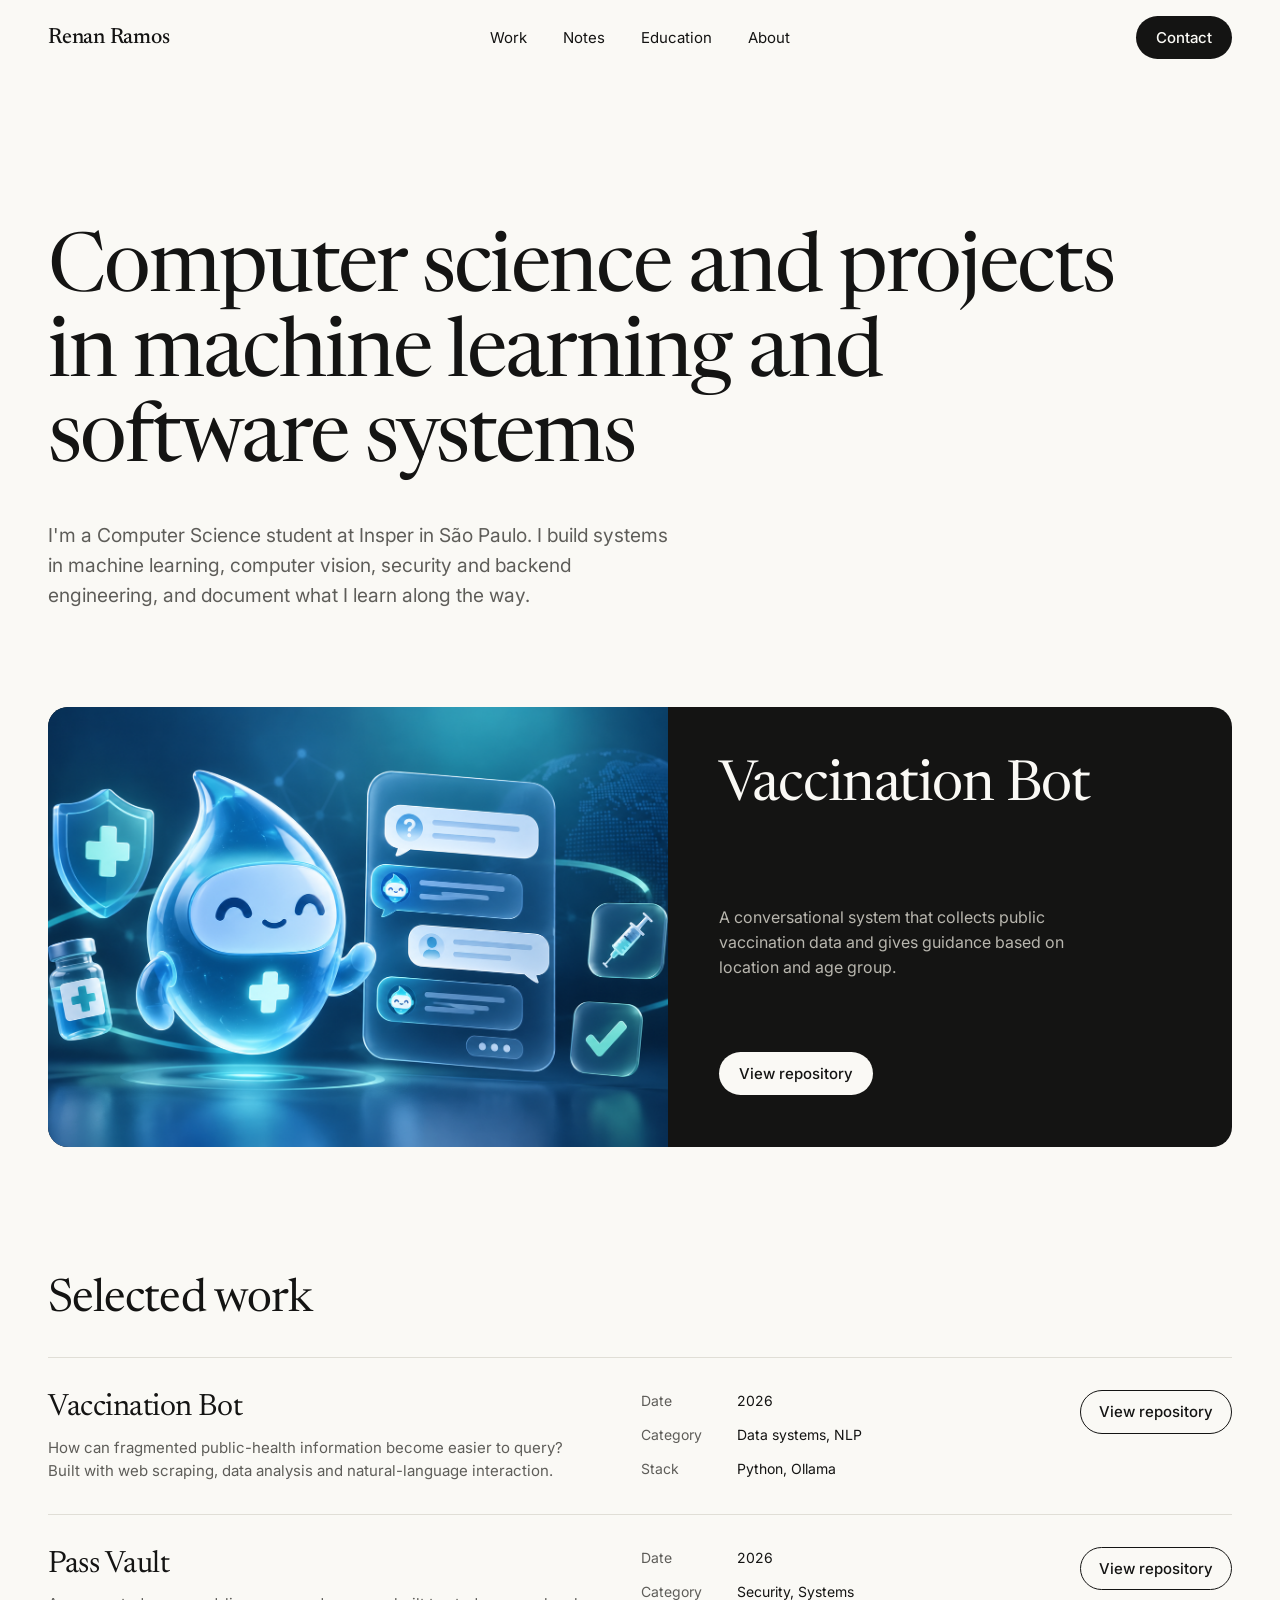
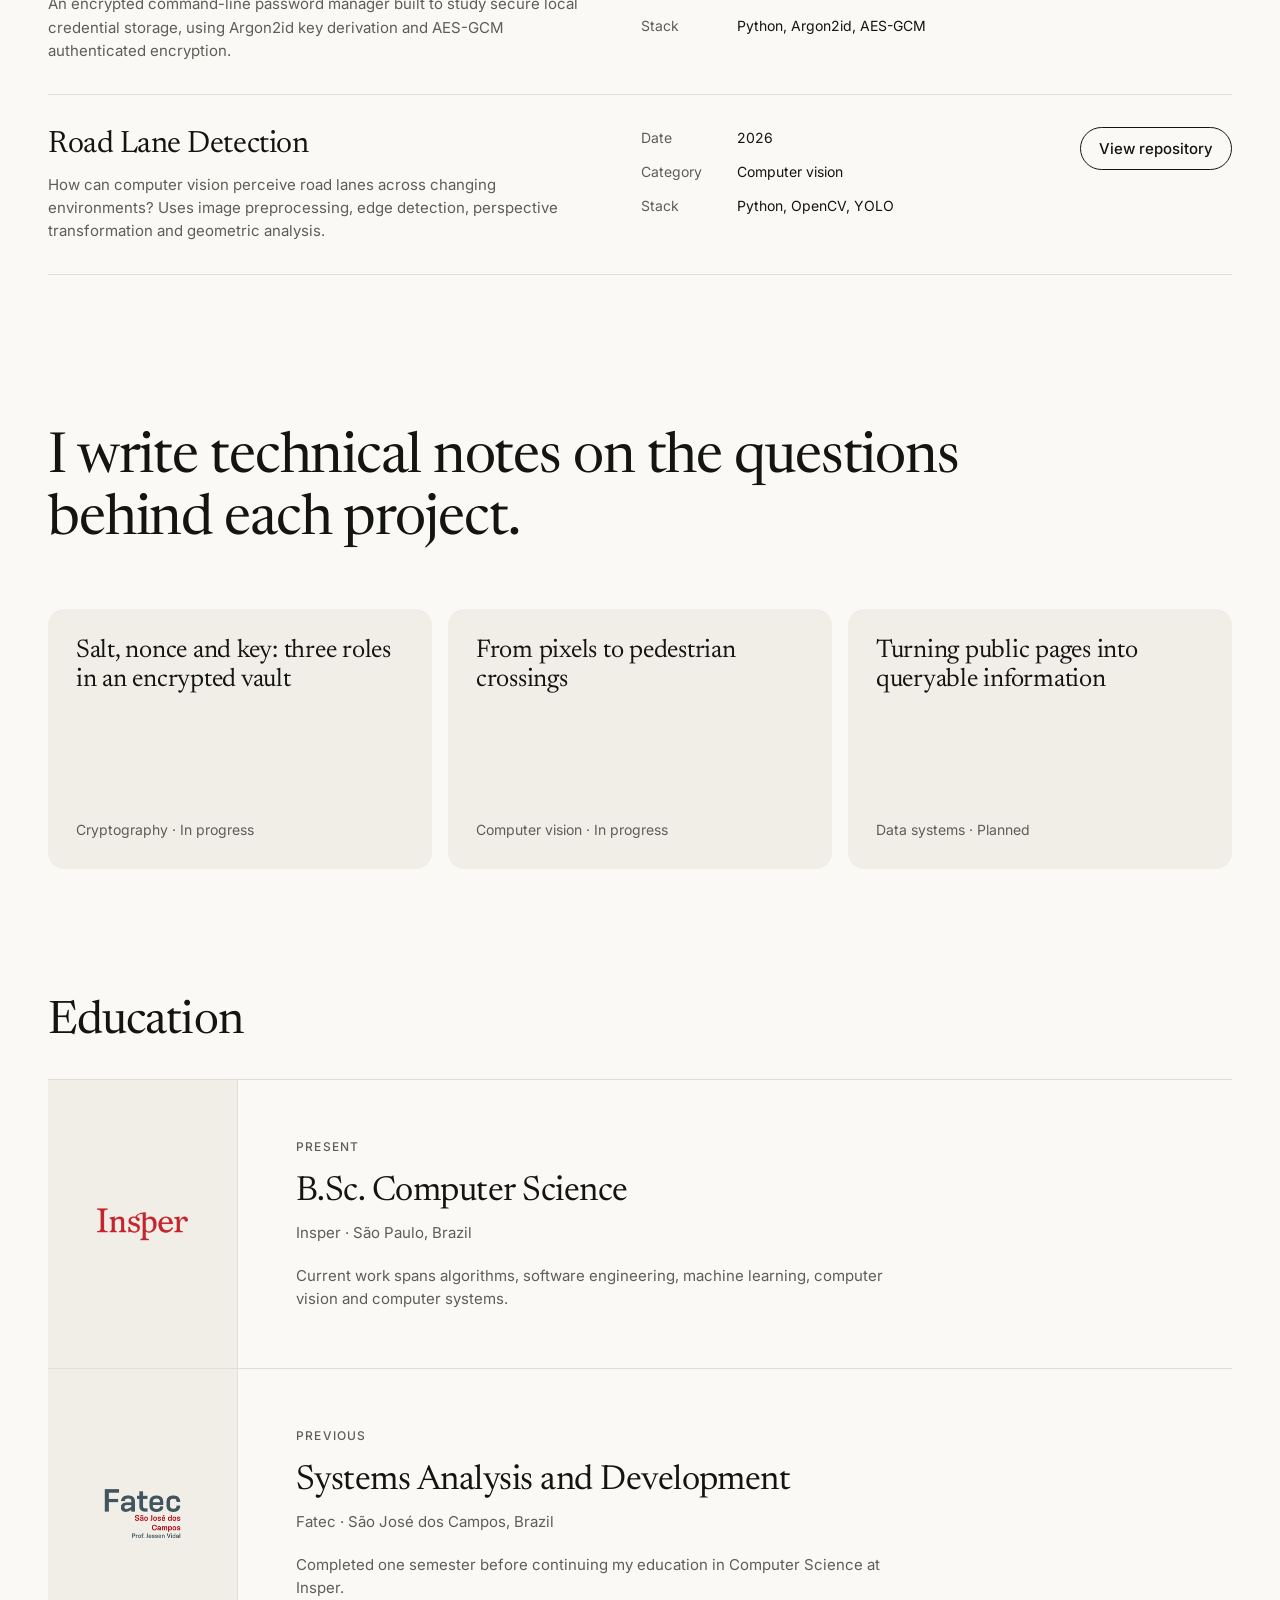
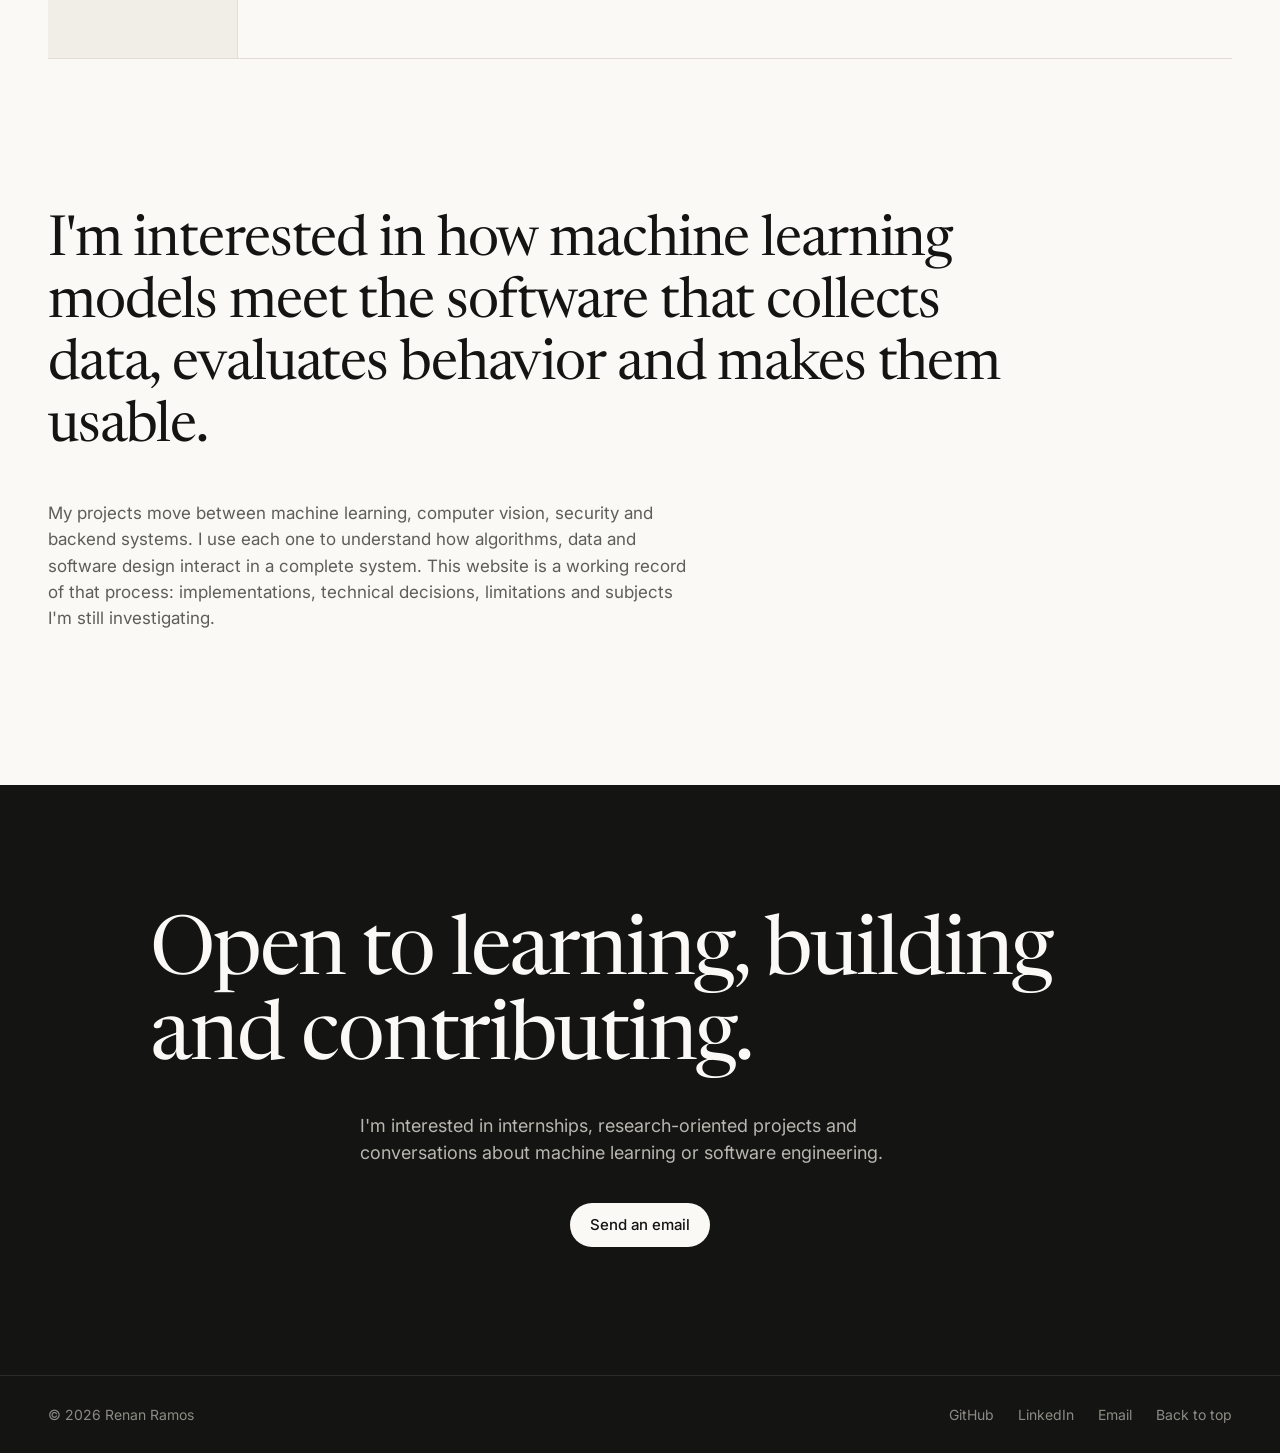
==== index.html @ c0bbefa1 "[chore] First commit" ====
<!DOCTYPE html>
<html lang="en">
<head>
  <meta charset="UTF-8">

  <meta
    name="viewport"
    content="width=device-width, initial-scale=1.0"
  >

  <meta
    name="description"
    content="Renan Ramos is a Computer Science student at Insper documenting projects in machine learning, software systems, security and computer vision."
  >

  <meta name="theme-color" content="#faf9f5">

  <title>Home | Renan Ramos</title>

  <link
    rel="icon"
    type="image/jpeg"
    href="images/favicon_portfolio.jpeg"
  >

  <link rel="preconnect" href="https://fonts.googleapis.com">

  <link
    rel="preconnect"
    href="https://fonts.gstatic.com"
    crossorigin
  >

  <link
    href="https://fonts.googleapis.com/css2?family=Inter:wght@400;500;600&family=Newsreader:opsz,wght@6..72,400;6..72,500&display=swap"
    rel="stylesheet"
  >

  <link rel="stylesheet" href="style.css">
</head>

<body>
  <a class="skip-link" href="#main">
    Skip to main content
  </a>

  <header class="nav" id="nav">
    <a
      href="#top"
      class="brand"
      aria-label="Renan Ramos, back to top"
    >
      Renan Ramos
    </a>

    <nav aria-label="Main navigation">
      <a href="#work">Work</a>
      <a href="#notes">Notes</a>
      <a href="#education">Education</a>
      <a href="#about">About</a>
    </nav>

    <a
      href="mailto:renanramos1326@gmail.com"
      class="pill"
    >
      Contact
    </a>
  </header>

  <main id="main">
    <section id="top" class="hero">
      <h1>
        Computer science and projects in machine learning and software systems</a>
      </h1>

      <p>
        I'm a Computer Science student at Insper in São Paulo.
        I build systems in machine learning, computer vision,
        security and backend engineering, and document what I
        learn along the way.
      </p>
    </section>

    <section
      class="feature"
      aria-labelledby="feature-title"
    >
      <a
        class="feature-card"
        href="https://github.com/PI-Nexus/Projeto-Integrador-I"
        target="_blank"
        rel="noopener noreferrer"
      >
        <img
          src="images/bot_vacinaca_image.png"
          alt="Vaccination Bot interface"
        >

        <div class="feature-text">
          <h2 id="feature-title">
            Vaccination Bot
          </h2>

          <p>
            A conversational system that collects public
            vaccination data and gives guidance based on
            location and age group.
          </p>

          <span class="pill pill--light">
            View repository
          </span>
        </div>
      </a>
    </section>

    <section id="work" class="block">
      <h2 class="block-title">
        Selected work
      </h2>

      <ul class="rows">
        <li class="row">
          <div class="row-main">
            <h3>Vaccination Bot</h3>

            <p>
              How can fragmented public-health information
              become easier to query? Built with web scraping,
              data analysis and natural-language interaction.
            </p>
          </div>

          <dl class="meta">
            <div>
              <dt>Date</dt>
              <dd>2026</dd>
            </div>

            <div>
              <dt>Category</dt>
              <dd>Data systems, NLP</dd>
            </div>

            <div>
              <dt>Stack</dt>
              <dd>Python, Ollama</dd>
            </div>
          </dl>

          <a
            class="pill pill--line"
            href="https://github.com/PI-Nexus/Projeto-Integrador-I"
            target="_blank"
            rel="noopener noreferrer"
          >
            View repository
          </a>
        </li>

        <li class="row">
          <div class="row-main">
            <h3>Pass Vault</h3>

            <p>
              An encrypted command-line password manager built
              to study secure local credential storage, using
              Argon2id key derivation and AES-GCM authenticated
              encryption.
            </p>
          </div>

          <dl class="meta">
            <div>
              <dt>Date</dt>
              <dd>2026</dd>
            </div>

            <div>
              <dt>Category</dt>
              <dd>Security, Systems</dd>
            </div>

            <div>
              <dt>Stack</dt>
              <dd>Python, Argon2id, AES-GCM</dd>
            </div>
          </dl>

          <a
            class="pill pill--line"
            href="https://github.com/gitinspersec/Projetos/tree/main/projects/Individual/Pass_Vault"
            target="_blank"
            rel="noopener noreferrer"
          >
            View repository
          </a>
        </li>

        <li class="row">
          <div class="row-main">
            <h3>Road Lane Detection</h3>

            <p>
              How can computer vision perceive road lanes
              across changing environments? Uses image
              preprocessing, edge detection, perspective
              transformation and geometric analysis.
            </p>
          </div>

          <dl class="meta">
            <div>
              <dt>Date</dt>
              <dd>2026</dd>
            </div>

            <div>
              <dt>Category</dt>
              <dd>Computer vision</dd>
            </div>

            <div>
              <dt>Stack</dt>
              <dd>Python, OpenCV, YOLO</dd>
            </div>
          </dl>

          <a
            class="pill pill--line"
            href="https://github.com/renandevcode/lane_detection_video"
            target="_blank"
            rel="noopener noreferrer"
          >
            View repository
          </a>
        </li>
      </ul>
    </section>

    <section
      id="notes"
      class="block block--statement"
    >
      <h2 class="statement">
        I write technical notes on the questions behind each
        project.
      </h2>

      <div class="cards">
        <a class="card" href="#notes">
          <h3>
            Salt, nonce and key: three roles in an encrypted
            vault
          </h3>

          <span>
            Cryptography · In progress
          </span>
        </a>

        <a class="card" href="#notes">
          <h3>
            From pixels to pedestrian crossings
          </h3>

          <span>
            Computer vision · In progress
          </span>
        </a>

        <a class="card" href="#notes">
          <h3>
            Turning public pages into queryable information
          </h3>

          <span>
            Data systems · Planned
          </span>
        </a>
      </div>
    </section>

    <section id="education" class="block">
      <h2 class="block-title">
        Education
      </h2>

      <div class="education-list">
        <article class="education-card">
          <div class="education-logo">
            <img
              src="images/logo_insper.png"
              alt="Insper logo"
              loading="lazy"
            >
          </div>

          <div class="education-content">
            <p class="education-period">
              Present
            </p>

            <h3>
              B.Sc. Computer Science
            </h3>

            <p class="education-institution">
              Insper · São Paulo, Brazil
            </p>

            <p>
              Current work spans algorithms, software
              engineering, machine learning, computer vision
              and computer systems.
            </p>
          </div>
        </article>

        <article class="education-card">
          <div class="education-logo">
            <img
              src="images/logo_fatec.png"
              alt="Fatec logo"
              loading="lazy"
            >
          </div>

          <div class="education-content">
            <p class="education-period">
              Previous
            </p>

            <h3>
              Systems Analysis and Development
            </h3>

            <p class="education-institution">
              Fatec · São José dos Campos, Brazil
            </p>

            <p>
              Completed one semester before continuing my
              education in Computer Science at Insper.
            </p>
          </div>
        </article>
      </div>
    </section>

    <section
      id="about"
      class="block block--statement"
    >
      <h2 class="statement">
        I'm interested in how machine learning models meet the
        software that collects data, evaluates behavior and
        makes them usable.
      </h2>

      <p class="about-text">
        My projects move between machine learning, computer
        vision, security and backend systems. I use each one
        to understand how algorithms, data and software design
        interact in a complete system. This website is a
        working record of that process: implementations,
        technical decisions, limitations and subjects I'm
        still investigating.
      </p>
    </section>

    <section id="contact" class="contact">
      <h2>
        Open to learning, building and contributing.
      </h2>

      <p>
        I'm interested in internships, research-oriented
        projects and conversations about machine learning or
        software engineering.
      </p>

      <a
        href="mailto:renanramos1326@gmail.com"
        class="pill pill--light"
      >
        Send an email
      </a>
    </section>
  </main>

  <footer>
    <span>© 2026 Renan Ramos</span>

    <div>
      <a
        href="https://github.com/renandevcode"
        target="_blank"
        rel="noopener noreferrer"
      >
        GitHub
      </a>

      <a
        href="https://www.linkedin.com/in/renan-ramos-a520662a2/"
        target="_blank"
        rel="noopener noreferrer"
      >
        LinkedIn
      </a>

      <a href="mailto:renanramos1326@gmail.com">
        Email
      </a>

      <a href="#top">
        Back to top
      </a>
    </div>
  </footer>

  <script src="script.js"></script>
</body>
</html>
---- style.css ----
:root {
    --bg: #faf9f5;
    --ink: #141413;
    --muted: #5e5d59;
    --line: #e0ded6;
    --card: #f0eee6;
    --dark: #141413;

    --w: 1280px;
    --g: clamp(20px, 4vw, 48px);

    --serif: "Newsreader", Georgia, serif;
    --sans: "Inter", system-ui, sans-serif;
}

/* Reset */

* {
    margin: 0;
    padding: 0;
    box-sizing: border-box;
}

html {
    scroll-behavior: smooth;
    scroll-padding-top: 90px;
}

body {
    overflow-x: hidden;
    background: var(--bg);
    color: var(--ink);
    font: 400 16px/1.55 var(--sans);
    -webkit-font-smoothing: antialiased;
}

a {
    color: inherit;
    text-decoration: none;
}

img {
    display: block;
    max-width: 100%;
}

:focus-visible {
    outline: 2px solid var(--ink);
    outline-offset: 4px;
}

/* Accessibility */

.skip-link {
    position: fixed;
    top: 10px;
    left: 10px;
    z-index: 200;
    padding: 8px 14px;
    transform: translateY(-200%);
    border-radius: 99px;
    background: var(--ink);
    color: #ffffff;
}

.skip-link:focus {
    transform: none;
}

/* Navigation */

.nav {
    position: sticky;
    top: 0;
    z-index: 100;

    display: grid;
    grid-template-columns: 1fr auto 1fr;
    align-items: center;

    padding: 16px var(--g);

    border-bottom: 1px solid transparent;
    background: rgba(250, 249, 245, 0.92);
    backdrop-filter: blur(12px);

    transition: border-color 0.2s;
}

.nav.scrolled {
    border-color: var(--line);
}

.brand {
    font: 500 22px var(--serif);
    letter-spacing: -0.01em;
}

.nav nav {
    display: flex;
    gap: clamp(18px, 3vw, 36px);
}

.nav nav a {
    padding: 6px 0;
    border-bottom: 1px solid transparent;
    font-size: 15px;
    transition: border-color 0.2s;
}

.nav nav a:hover {
    border-color: var(--ink);
}

.nav .pill {
    justify-self: end;
}

/* Buttons */

.pill {
    display: inline-block;
    padding: 10px 20px;

    border-radius: 99px;
    background: var(--ink);
    color: var(--bg);

    font-size: 15px;
    font-weight: 500;

    transition:
        opacity 0.2s,
        background-color 0.2s,
        color 0.2s;
}

.pill:hover {
    opacity: 0.82;
}

.pill--light {
    background: var(--bg);
    color: var(--ink);
}

.pill--line {
    padding: 9px 18px;
    border: 1px solid var(--ink);
    background: transparent;
    color: var(--ink);
    white-space: nowrap;
}

.pill--line:hover {
    background: var(--ink);
    color: var(--bg);
    opacity: 1;
}

/* Hero */

.hero {
    max-width: var(--w);
    margin: 0 auto;
    padding:
        clamp(72px, 12vw, 160px)
        var(--g)
        clamp(56px, 8vw, 96px);
}

.hero h1 {
    max-width: 1080px;
    font: 400 clamp(40px, 6.4vw, 88px) / 1.04 var(--serif);
    letter-spacing: -0.025em;
}

.hero h1 a {
    text-decoration: underline;
    text-decoration-thickness: 0.05em;
    text-underline-offset: 0.12em;
}

.hero h1 a:hover {
    text-decoration-color: transparent;
}

.hero p {
    max-width: 620px;
    margin-top: 36px;
    color: var(--muted);
    font-size: clamp(17px, 1.5vw, 20px);
}

/* Featured project */

.feature {
    max-width: var(--w);
    margin: 0 auto;
    padding: 0 var(--g);
}

.feature-card {
    display: grid;
    grid-template-columns: 1.1fr 1fr;
    min-height: 440px;

    overflow: hidden;
    border-radius: 20px;

    background: var(--dark);
    color: var(--bg);
}

.feature-card img {
    width: 100%;
    height: 100%;
    object-fit: cover;
    transition: transform 0.6s ease;
}

.feature-card:hover img {
    transform: scale(1.03);
}

.feature-text {
    display: flex;
    flex-direction: column;
    justify-content: space-between;
    gap: 28px;

    padding: clamp(28px, 4vw, 56px);
}

.feature-text h2 {
    font: 400 clamp(34px, 4.4vw, 60px) / 1.05 var(--serif);
    letter-spacing: -0.02em;
}

.feature-text p {
    max-width: 380px;
    margin-top: 16px;
    color: #b8b6ae;
}

.feature-text .pill {
    align-self: flex-start;
}

/* General sections */

.block {
    max-width: var(--w);
    margin: 0 auto;
    padding: clamp(72px, 10vw, 140px) var(--g) 0;
}

.block-title {
    margin-bottom: 32px;
    font: 400 clamp(30px, 3.6vw, 48px) / 1.1 var(--serif);
    letter-spacing: -0.02em;
}

/* Project rows */

.rows {
    border-top: 1px solid var(--line);
    list-style: none;
}

.row {
    display: grid;
    grid-template-columns:
        minmax(0, 1.4fr)
        minmax(0, 1fr)
        auto;
    align-items: start;
    gap: clamp(20px, 4vw, 56px);

    padding: 32px 0;
    border-bottom: 1px solid var(--line);
}

.row:has(.meta:last-child) {
    grid-template-columns:
        minmax(0, 1.4fr)
        minmax(0, 1fr);
}

.row h3 {
    margin-bottom: 10px;
    font: 400 clamp(24px, 2.4vw, 32px) / 1.15 var(--serif);
    letter-spacing: -0.015em;
}

.row p {
    max-width: 560px;
    color: var(--muted);
    font-size: 15px;
}

.meta {
    display: grid;
    gap: 12px;
}

.meta div {
    display: grid;
    grid-template-columns: 84px 1fr;
    gap: 12px;
    font-size: 14px;
}

.meta dt {
    color: var(--muted);
}

/* Notes */

.block--statement {
    padding-top: clamp(96px, 12vw, 180px);
}

.statement {
    max-width: 960px;
    font: 400 clamp(30px, 4.4vw, 60px) / 1.1 var(--serif);
    letter-spacing: -0.02em;
}

.cards {
    display: grid;
    grid-template-columns: repeat(3, 1fr);
    gap: 16px;
    margin-top: 56px;
}

.card {
    display: flex;
    flex-direction: column;
    justify-content: space-between;
    gap: 56px;

    min-height: 260px;
    padding: 28px;

    border-radius: 16px;
    background: var(--card);

    transition:
        background-color 0.2s,
        transform 0.2s;
}

.card:hover {
    transform: translateY(-3px);
    background: #e8e5da;
}

.card h3 {
    font: 400 clamp(22px, 2vw, 28px) / 1.15 var(--serif);
    letter-spacing: -0.01em;
}

.card span {
    color: var(--muted);
    font-size: 14px;
}

/* Education */

.education-list {
    display: grid;
    border-top: 1px solid var(--line);
}

.education-card {
    display: grid;
    grid-template-columns: clamp(140px, 15vw, 190px) minmax(0, 1fr);
    min-height: 250px;
    border-bottom: 1px solid var(--line);
}

.education-logo {
    display: flex;
    align-self: stretch;
    align-items: center;
    justify-content: center;

    min-height: 100%;
    padding: clamp(24px, 4vw, 44px);

    border-right: 1px solid var(--line);
    background: var(--card);
}

.education-logo img {
    width: 100%;
    max-width: 115px;
    max-height: 115px;
    object-fit: contain;
}

.education-content {
    display: flex;
    flex-direction: column;
    justify-content: center;
    padding: clamp(30px, 5vw, 58px);
}

.education-period {
    margin: 0 0 16px;
    color: var(--muted);
    font-family: var(--sans);
    font-size: 12px;
    font-weight: 500;
    letter-spacing: 0.1em;
    text-transform: uppercase;
}

.education-content h3 {
    margin: 0 0 8px;
    font: 400 clamp(25px, 2.7vw, 36px) / 1.15 var(--serif);
    letter-spacing: -0.015em;
}

.education-institution {
    margin: 0 0 20px;
    color: var(--muted);
    font-family: var(--sans);
    font-size: 15px;
}

.education-content > p:last-child {
    max-width: 620px;
    margin: 0;
    color: var(--muted);
    font-size: 15px;
}

/* About */

.about-text {
    max-width: 640px;
    margin-top: 40px;
    color: var(--muted);
    font-size: 17px;
}

/* Contact */

.contact {
    margin-top: clamp(96px, 12vw, 180px);
    padding: clamp(72px, 10vw, 140px) var(--g);

    background: var(--dark);
    color: var(--bg);
    text-align: left;
}

.contact > * {
    display: block;
    max-width: var(--w);
    margin-right: auto;
    margin-left: auto;
}

.contact h2 {
    max-width: 980px;
    font: 400 clamp(40px, 6.4vw, 88px) / 1.04 var(--serif);
    letter-spacing: -0.025em;
}

.contact p {
    max-width: 560px;
    margin-top: 28px;
    margin-bottom: 36px;
    color: #b8b6ae;
    font-size: 18px;
}

.contact .pill {
    width: fit-content;
}

/* Footer */

footer {
    display: flex;
    align-items: center;
    justify-content: space-between;
    flex-wrap: wrap;
    gap: 20px;

    padding: 28px var(--g);

    border-top: 1px solid #2a2a27;
    background: var(--dark);
    color: #8d8b84;

    font-size: 14px;
}

footer div {
    display: flex;
    flex-wrap: wrap;
    gap: 24px;
}

footer a:hover {
    color: #ffffff;
}

/* Tablets */

@media (max-width: 900px) {
    .feature-card {
        grid-template-columns: 1fr;
    }

    .feature-card img {
        aspect-ratio: 16 / 10;
    }

    .row,
    .row:has(.meta:last-child) {
        grid-template-columns: 1fr;
        gap: 18px;
    }

    .cards {
        grid-template-columns: 1fr;
    }

    .card {
        min-height: 180px;
    }

    .education-card {
        grid-template-columns: 140px minmax(0, 1fr);
        min-height: 230px;
    }

    .education-logo {
        padding: 28px;
    }

    .education-logo img {
        max-width: 90px;
        max-height: 90px;
    }
}

/* Mobile */

@media (max-width: 640px) {
    .nav {
        grid-template-columns: auto 1fr;
    }

    .nav nav {
        justify-self: end;
        gap: 16px;
    }

    .nav nav a:nth-child(n + 3),
    .nav .pill {
        display: none;
    }

    .education-card {
        grid-template-columns: 94px minmax(0, 1fr);
        min-height: 210px;
    }

    .education-logo {
        padding: 16px;
    }

    .education-logo img {
        max-width: 62px;
        max-height: 62px;
    }

    .education-content {
        padding: 28px 22px;
    }

    .education-period {
        margin-bottom: 12px;
        font-size: 11px;
    }

    .education-institution {
        margin-bottom: 14px;
        font-size: 14px;
    }

    .education-content > p:last-child {
        font-size: 14px;
    }
}

/* Very small screens */

@media (max-width: 420px) {
    .education-card {
        grid-template-columns: 78px minmax(0, 1fr);
    }

    .education-logo {
        padding: 12px;
    }

    .education-logo img {
        max-width: 54px;
        max-height: 54px;
    }

    .education-content {
        padding: 24px 18px;
    }
}

/* Reduced motion */

@media (prefers-reduced-motion: reduce) {
    html {
        scroll-behavior: auto;
    }

    * {
        transition-duration: 0.01ms !important;
    }
}
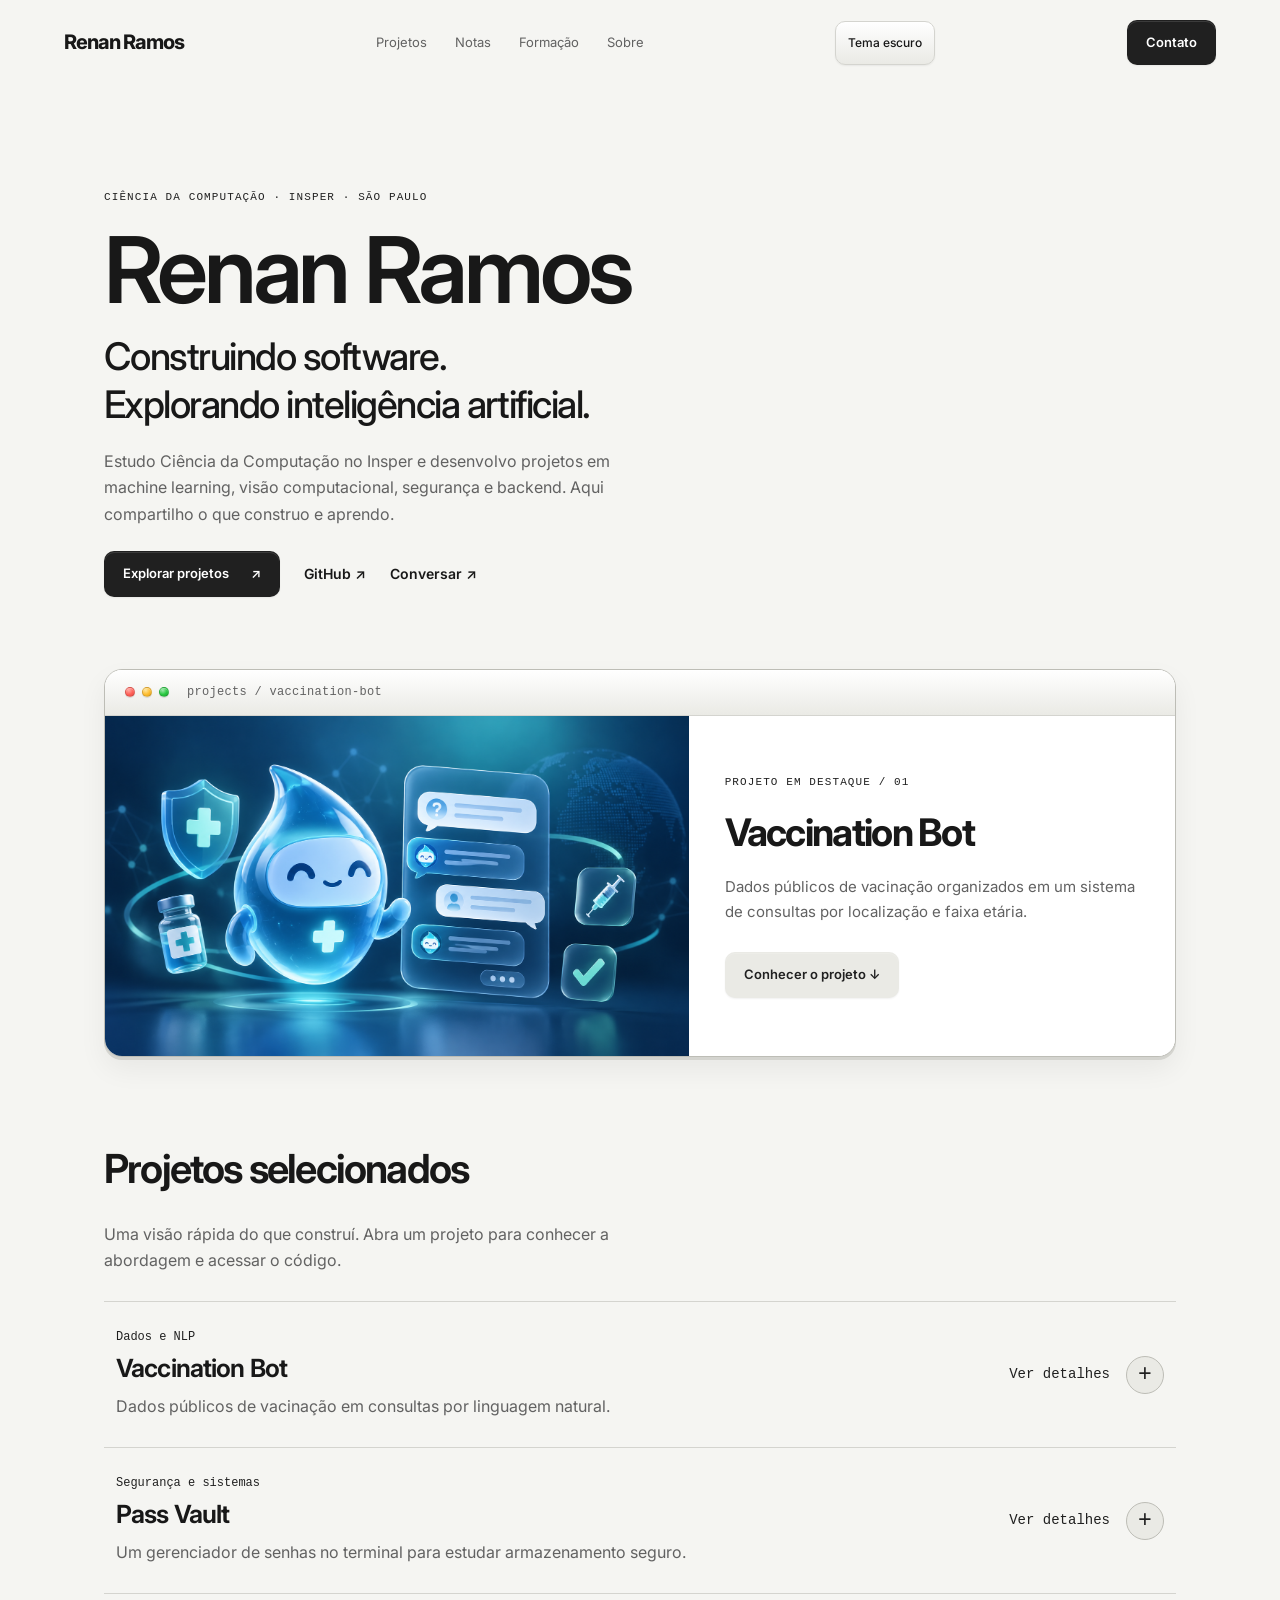
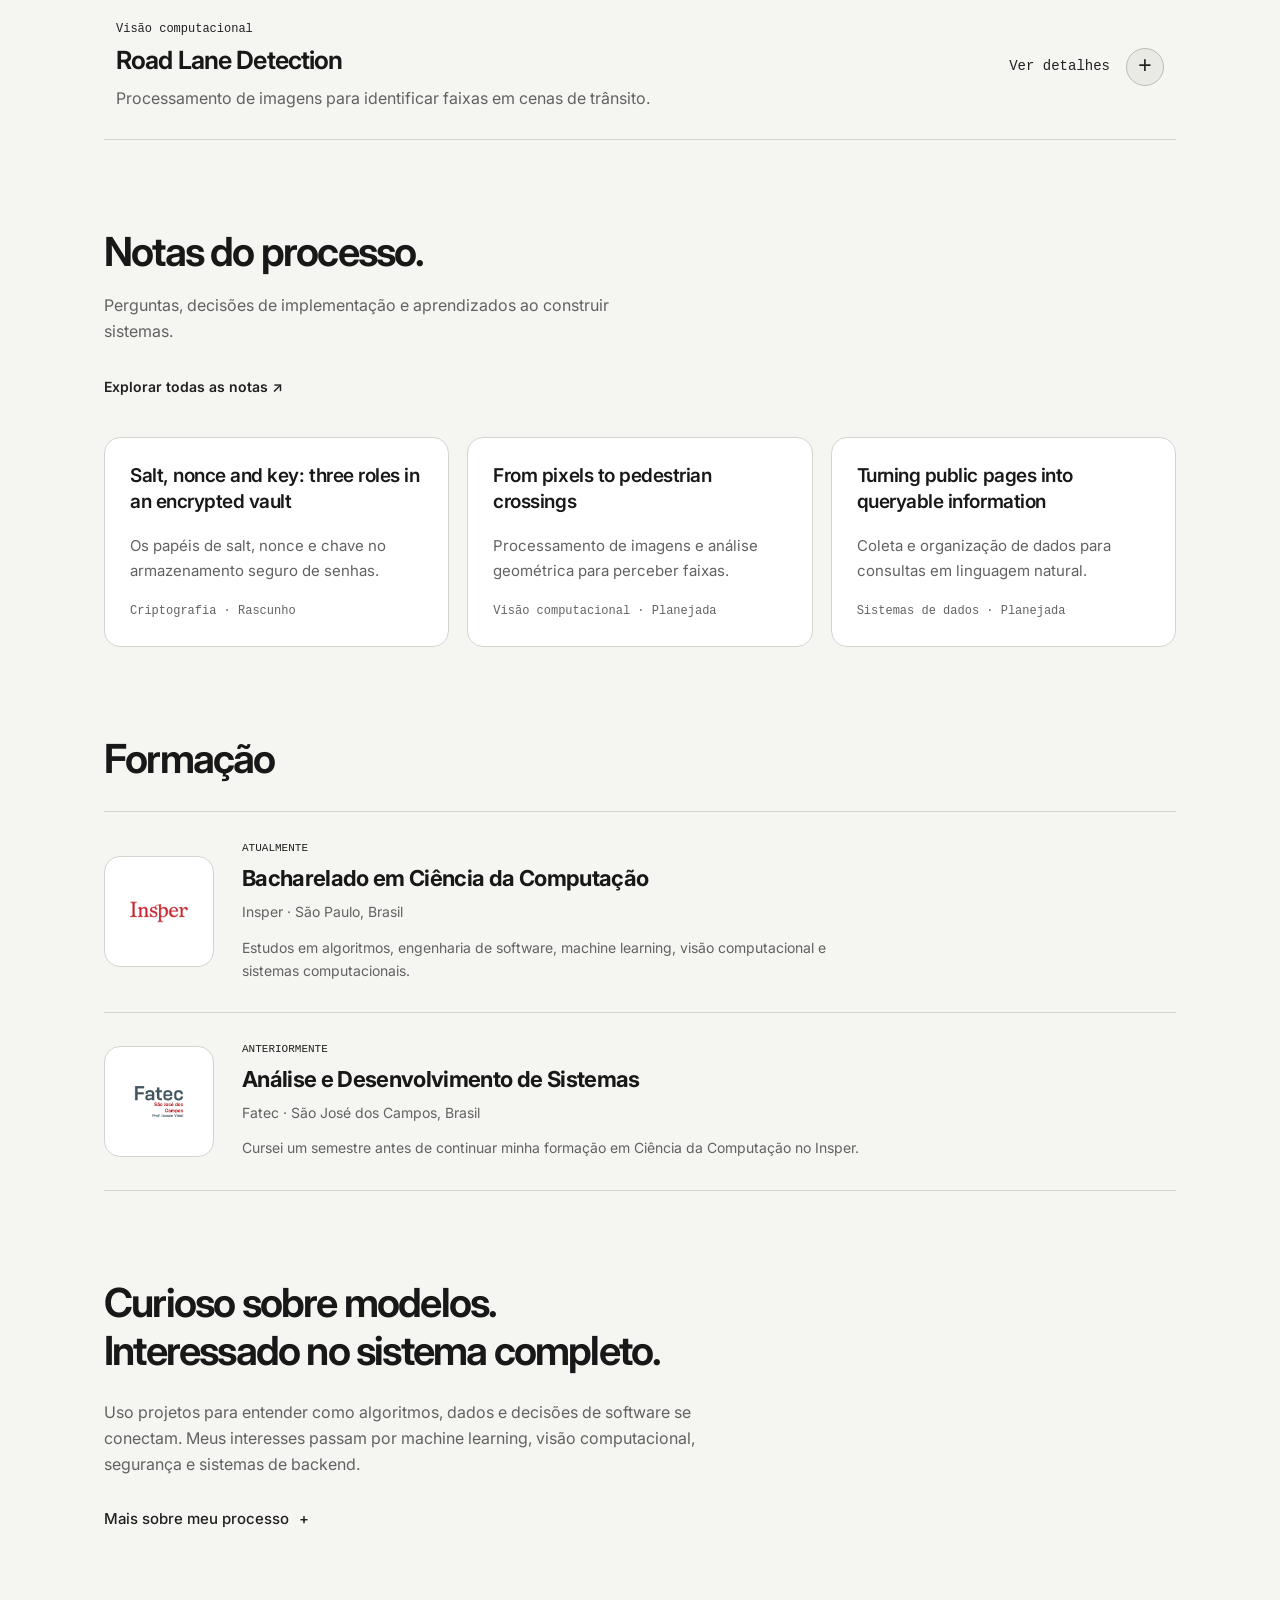
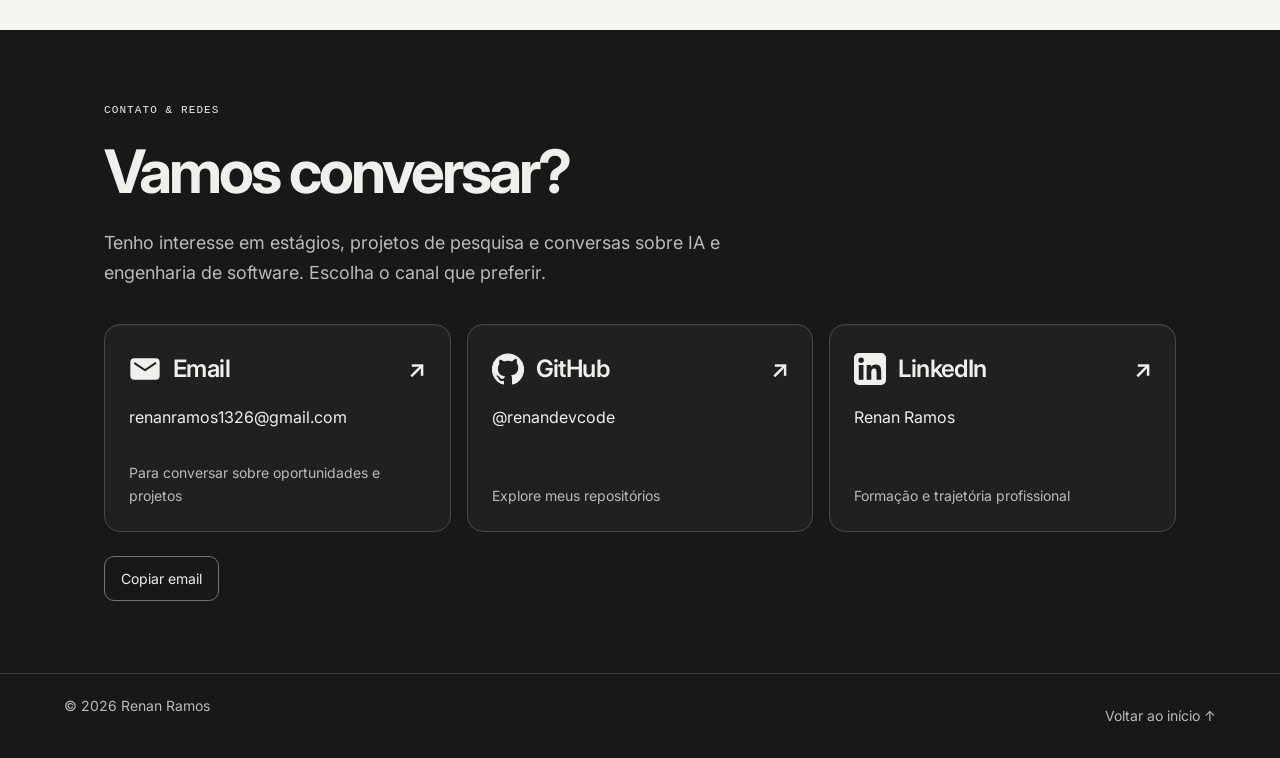
==== commit 10ee7655: "[feat] Redesign portfolio and add technical notes" ====
--- a/index.html
+++ b/index.html
@@ -1,5 +1,5 @@
 <!DOCTYPE html>
-<html lang="en">
+<html lang="pt-BR">
 <head>
   <meta charset="UTF-8">
 
@@ -13,14 +13,14 @@
     content="Renan Ramos is a Computer Science student at Insper documenting projects in machine learning, software systems, security and computer vision."
   >
 
-  <meta name="theme-color" content="#faf9f5">
-
-  <title>Home | Renan Ramos</title>
+  <meta name="theme-color" content="#f5f5f2">
+
+  <title>Portfólio | Renan Ramos</title>
 
   <link
     rel="icon"
     type="image/jpeg"
-    href="images/favicon_portfolio.jpeg"
+    href="images/site/favicon.jpeg"
   >
 
   <link rel="preconnect" href="https://fonts.googleapis.com">
@@ -32,54 +32,56 @@
   >
 
   <link
-    href="https://fonts.googleapis.com/css2?family=Inter:wght@400;500;600&family=Newsreader:opsz,wght@6..72,400;6..72,500&display=swap"
+    href="https://fonts.googleapis.com/css2?family=Inter:wght@400;500;600;700;800&display=swap"
     rel="stylesheet"
   >
 
+  <script src="theme.js"></script>
+  <link rel="stylesheet" href="design-system.css">
   <link rel="stylesheet" href="style.css">
 </head>
 
 <body>
   <a class="skip-link" href="#main">
-    Skip to main content
+    Ir para o conteúdo
   </a>
 
   <header class="nav" id="nav">
     <a
       href="#top"
       class="brand"
-      aria-label="Renan Ramos, back to top"
+      aria-label="Renan Ramos, voltar ao início"
     >
       Renan Ramos
     </a>
 
-    <nav aria-label="Main navigation">
-      <a href="#work">Work</a>
-      <a href="#notes">Notes</a>
-      <a href="#education">Education</a>
-      <a href="#about">About</a>
+    <nav aria-label="Navegação principal">
+      <a href="#work">Projetos</a>
+      <a href="#notes">Notas</a>
+      <a href="#education">Formação</a>
+      <a href="#about">Sobre</a>
     </nav>
 
+    <button class="theme-toggle" type="button" aria-label="Alternar tema" aria-pressed="false">Tema escuro</button>
     <a
-      href="mailto:renanramos1326@gmail.com"
+      href="#contact"
       class="pill"
     >
-      Contact
+      Contato
     </a>
   </header>
 
   <main id="main">
     <section id="top" class="hero">
-      <h1>
-        Computer science and projects in machine learning and software systems</a>
-      </h1>
-
-      <p>
-        I'm a Computer Science student at Insper in São Paulo.
-        I build systems in machine learning, computer vision,
-        security and backend engineering, and document what I
-        learn along the way.
-      </p>
+      <p class="eyebrow">CIÊNCIA DA COMPUTAÇÃO · INSPER · SÃO PAULO</p>
+      <h1>Renan Ramos</h1>
+      <p class="hero-role">Construindo software.<br>Explorando inteligência artificial.</p>
+      <p class="hero-description">Estudo Ciência da Computação no Insper e desenvolvo projetos em machine learning, visão computacional, segurança e backend. Aqui compartilho o que construo e aprendo.</p>
+      <div class="hero-actions">
+        <a class="pill" href="#work">Explorar projetos <span aria-hidden="true">↗</span></a>
+        <a class="text-link" href="https://github.com/renandevcode" target="_blank" rel="noopener noreferrer">GitHub ↗</a>
+        <a class="text-link" href="mailto:renanramos1326@gmail.com">Conversar ↗</a>
+      </div>
     </section>
 
     <section
@@ -88,155 +90,57 @@
     >
       <a
         class="feature-card"
-        href="https://github.com/PI-Nexus/Projeto-Integrador-I"
-        target="_blank"
-        rel="noopener noreferrer"
+        href="#vaccination-bot"
       >
+        <div class="window-bar"><span class="window-dots" aria-hidden="true"><i></i><i></i><i></i></span><span>projects / vaccination-bot</span></div>
         <img
-          src="images/bot_vacinaca_image.png"
-          alt="Vaccination Bot interface"
-        >
+          src="images/projects/vaccination-bot/cover.png"
+          alt="Ilustração do projeto Vaccination Bot"
+         width="1672" height="941">
 
         <div class="feature-text">
+          <span class="eyebrow">PROJETO EM DESTAQUE / 01</span>
           <h2 id="feature-title">
             Vaccination Bot
           </h2>
 
           <p>
-            A conversational system that collects public
-            vaccination data and gives guidance based on
-            location and age group.
+            Dados públicos de vacinação organizados em um sistema de consultas por localização e faixa etária.
           </p>
 
           <span class="pill pill--light">
-            View repository
+            Conhecer o projeto ↓
           </span>
         </div>
       </a>
     </section>
 
-    <section id="work" class="block">
-      <h2 class="block-title">
-        Selected work
-      </h2>
-
-      <ul class="rows">
-        <li class="row">
-          <div class="row-main">
-            <h3>Vaccination Bot</h3>
-
-            <p>
-              How can fragmented public-health information
-              become easier to query? Built with web scraping,
-              data analysis and natural-language interaction.
-            </p>
-          </div>
-
-          <dl class="meta">
-            <div>
-              <dt>Date</dt>
-              <dd>2026</dd>
-            </div>
-
-            <div>
-              <dt>Category</dt>
-              <dd>Data systems, NLP</dd>
-            </div>
-
-            <div>
-              <dt>Stack</dt>
-              <dd>Python, Ollama</dd>
-            </div>
-          </dl>
-
-          <a
-            class="pill pill--line"
-            href="https://github.com/PI-Nexus/Projeto-Integrador-I"
-            target="_blank"
-            rel="noopener noreferrer"
-          >
-            View repository
-          </a>
-        </li>
-
-        <li class="row">
-          <div class="row-main">
-            <h3>Pass Vault</h3>
-
-            <p>
-              An encrypted command-line password manager built
-              to study secure local credential storage, using
-              Argon2id key derivation and AES-GCM authenticated
-              encryption.
-            </p>
-          </div>
-
-          <dl class="meta">
-            <div>
-              <dt>Date</dt>
-              <dd>2026</dd>
-            </div>
-
-            <div>
-              <dt>Category</dt>
-              <dd>Security, Systems</dd>
-            </div>
-
-            <div>
-              <dt>Stack</dt>
-              <dd>Python, Argon2id, AES-GCM</dd>
-            </div>
-          </dl>
-
-          <a
-            class="pill pill--line"
-            href="https://github.com/gitinspersec/Projetos/tree/main/projects/Individual/Pass_Vault"
-            target="_blank"
-            rel="noopener noreferrer"
-          >
-            View repository
-          </a>
-        </li>
-
-        <li class="row">
-          <div class="row-main">
-            <h3>Road Lane Detection</h3>
-
-            <p>
-              How can computer vision perceive road lanes
-              across changing environments? Uses image
-              preprocessing, edge detection, perspective
-              transformation and geometric analysis.
-            </p>
-          </div>
-
-          <dl class="meta">
-            <div>
-              <dt>Date</dt>
-              <dd>2026</dd>
-            </div>
-
-            <div>
-              <dt>Category</dt>
-              <dd>Computer vision</dd>
-            </div>
-
-            <div>
-              <dt>Stack</dt>
-              <dd>Python, OpenCV, YOLO</dd>
-            </div>
-          </dl>
-
-          <a
-            class="pill pill--line"
-            href="https://github.com/renandevcode/lane_detection_video"
-            target="_blank"
-            rel="noopener noreferrer"
-          >
-            View repository
-          </a>
-        </li>
-      </ul>
+    <section id="work" class="block" aria-labelledby="work-title">
+      <h2 id="work-title" class="block-title">Projetos selecionados</h2>
+      <p class="section-intro">Uma visão rápida do que construí. Abra um projeto para conhecer a abordagem e acessar o código.</p>
+      <div class="project-list">
+        <details class="project" id="vaccination-bot">
+          <summary><span class="project-summary"><span class="project-category">Dados e NLP</span><span class="project-title">Vaccination Bot</span><span class="project-description">Dados públicos de vacinação em consultas por linguagem natural.</span></span><span class="project-action"><span class="when-closed">Ver detalhes</span><span class="when-open">Fechar detalhes</span><span class="project-chevron" aria-hidden="true">+</span></span></summary>
+          <div class="project-panel"><div class="project-body">
+            <div class="project-preview"><div class="window-bar"><span class="window-dots" aria-hidden="true"><i></i><i></i><i></i></span><span>vaccination-bot</span></div><img src="images/projects/vaccination-bot/cover.png" alt="Ilustração do projeto Vaccination Bot" loading="lazy" width="1672" height="941"></div>
+            <div class="project-explanation"><h3>Como tornar informações públicas fragmentadas mais fáceis de consultar?</h3><p>O projeto combina coleta de páginas públicas, organização dos dados e interação em linguagem natural para orientar consultas por localização e faixa etária.</p><dl class="meta"><div><dt>Ano</dt><dd>2026</dd></div><div><dt>Tecnologias</dt><dd>Python, Ollama</dd></div></dl><a class="pill" href="https://github.com/PI-Nexus/Projeto-Integrador-I" target="_blank" rel="noopener noreferrer">Ver código no GitHub ↗<span class="sr-only"> (abre em nova aba)</span></a></div>
+          </div></div>
+        </details>
+        <details class="project" id="pass-vault">
+          <summary><span class="project-summary"><span class="project-category">Segurança e sistemas</span><span class="project-title">Pass Vault</span><span class="project-description">Um gerenciador de senhas no terminal para estudar armazenamento seguro.</span></span><span class="project-action"><span class="when-closed">Ver detalhes</span><span class="when-open">Fechar detalhes</span><span class="project-chevron" aria-hidden="true">+</span></span></summary>
+          <div class="project-panel"><div class="project-body">
+            <div class="project-preview"><div class="window-bar"><span class="window-dots" aria-hidden="true"><i></i><i></i><i></i></span><span>pass-vault</span></div><img src="images/projects/pass-vault/cover.png" alt="Imagem do projeto Pass Vault" loading="lazy" width="1774" height="887"></div>
+            <div class="project-explanation"><h3>Como proteger credenciais armazenadas localmente?</h3><p>O projeto explora derivação de chaves com Argon2id e criptografia autenticada com AES-GCM em um gerenciador de senhas de linha de comando.</p><dl class="meta"><div><dt>Ano</dt><dd>2026</dd></div><div><dt>Tecnologias</dt><dd>Python, Argon2id, AES-GCM</dd></div></dl><a class="pill" href="https://github.com/gitinspersec/Projetos/tree/main/projects/Individual/Pass_Vault" target="_blank" rel="noopener noreferrer">Ver código no GitHub ↗<span class="sr-only"> (abre em nova aba)</span></a></div>
+          </div></div>
+        </details>
+        <details class="project" id="lane-detection">
+          <summary><span class="project-summary"><span class="project-category">Visão computacional</span><span class="project-title">Road Lane Detection</span><span class="project-description">Processamento de imagens para identificar faixas em cenas de trânsito.</span></span><span class="project-action"><span class="when-closed">Ver detalhes</span><span class="when-open">Fechar detalhes</span><span class="project-chevron" aria-hidden="true">+</span></span></summary>
+          <div class="project-panel"><div class="project-body">
+            <div class="project-preview"><div class="window-bar"><span class="window-dots" aria-hidden="true"><i></i><i></i><i></i></span><span>lane-detection</span></div><img src="images/projects/lane-detection/cover.png" alt="Imagem do projeto de detecção de faixas" loading="lazy" width="1672" height="941"></div>
+            <div class="project-explanation"><h3>Como identificar faixas em diferentes condições de imagem?</h3><p>A implementação utiliza pré-processamento, detecção de bordas, transformação de perspectiva e análise geométrica para investigar a percepção de faixas de trânsito.</p><dl class="meta"><div><dt>Ano</dt><dd>2026</dd></div><div><dt>Tecnologias</dt><dd>Python, OpenCV, YOLO</dd></div></dl><a class="pill" href="https://github.com/renandevcode/lane_detection_video" target="_blank" rel="noopener noreferrer">Ver código no GitHub ↗<span class="sr-only"> (abre em nova aba)</span></a></div>
+          </div></div>
+        </details>
+      </div>
     </section>
 
     <section
@@ -244,39 +148,43 @@
       class="block block--statement"
     >
       <h2 class="statement">
-        I write technical notes on the questions behind each
-        project.
+        Notas do processo.
       </h2>
 
+      <p class="section-intro">Perguntas, decisões de implementação e aprendizados ao construir sistemas.</p>
+      <a class="text-link library-link" href="notes.html">Explorar todas as notas ↗</a>
       <div class="cards">
-        <a class="card" href="#notes">
+        <a class="card" href="notes.html?note=criptografia">
           <h3>
             Salt, nonce and key: three roles in an encrypted
             vault
           </h3>
+          <p>Os papéis de salt, nonce e chave no armazenamento seguro de senhas.</p>
 
           <span>
-            Cryptography · In progress
+            Criptografia · Rascunho
           </span>
         </a>
 
-        <a class="card" href="#notes">
+        <a class="card" href="notes.html?note=visao-computacional">
           <h3>
             From pixels to pedestrian crossings
           </h3>
+          <p>Processamento de imagens e análise geométrica para perceber faixas.</p>
 
           <span>
-            Computer vision · In progress
+            Visão computacional · Planejada
           </span>
         </a>
 
-        <a class="card" href="#notes">
+        <a class="card" href="notes.html?note=sistemas-de-dados">
           <h3>
             Turning public pages into queryable information
           </h3>
+          <p>Coleta e organização de dados para consultas em linguagem natural.</p>
 
           <span>
-            Data systems · Planned
+            Sistemas de dados · Planejada
           </span>
         </a>
       </div>
@@ -284,36 +192,34 @@
 
     <section id="education" class="block">
       <h2 class="block-title">
-        Education
+        Formação
       </h2>
 
       <div class="education-list">
         <article class="education-card">
           <div class="education-logo">
             <img
-              src="images/logo_insper.png"
+              src="images/institutions/insper.png"
               alt="Insper logo"
               loading="lazy"
-            >
+             width="320" height="320">
           </div>
 
           <div class="education-content">
             <p class="education-period">
-              Present
+              Atualmente
             </p>
 
             <h3>
-              B.Sc. Computer Science
+              Bacharelado em Ciência da Computação
             </h3>
 
             <p class="education-institution">
-              Insper · São Paulo, Brazil
+              Insper · São Paulo, Brasil
             </p>
 
             <p>
-              Current work spans algorithms, software
-              engineering, machine learning, computer vision
-              and computer systems.
+              Estudos em algoritmos, engenharia de software, machine learning, visão computacional e sistemas computacionais.
             </p>
           </div>
         </article>
@@ -321,28 +227,27 @@
         <article class="education-card">
           <div class="education-logo">
             <img
-              src="images/logo_fatec.png"
+              src="images/institutions/fatec.png"
               alt="Fatec logo"
               loading="lazy"
-            >
+             width="400" height="192">
           </div>
 
           <div class="education-content">
             <p class="education-period">
-              Previous
+              Anteriormente
             </p>
 
             <h3>
-              Systems Analysis and Development
+              Análise e Desenvolvimento de Sistemas
             </h3>
 
             <p class="education-institution">
-              Fatec · São José dos Campos, Brazil
+              Fatec · São José dos Campos, Brasil
             </p>
 
             <p>
-              Completed one semester before continuing my
-              education in Computer Science at Insper.
+              Cursei um semestre antes de continuar minha formação em Ciência da Computação no Insper.
             </p>
           </div>
         </article>
@@ -354,72 +259,29 @@
       class="block block--statement"
     >
       <h2 class="statement">
-        I'm interested in how machine learning models meet the
-        software that collects data, evaluates behavior and
-        makes them usable.
+        Curioso sobre modelos.<br>Interessado no sistema completo.
       </h2>
 
-      <p class="about-text">
-        My projects move between machine learning, computer
-        vision, security and backend systems. I use each one
-        to understand how algorithms, data and software design
-        interact in a complete system. This website is a
-        working record of that process: implementations,
-        technical decisions, limitations and subjects I'm
-        still investigating.
+      <p class="about-text">Uso projetos para entender como algoritmos, dados e decisões de software se conectam. Meus interesses passam por machine learning, visão computacional, segurança e sistemas de backend.
       </p>
-    </section>
-
-    <section id="contact" class="contact">
-      <h2>
-        Open to learning, building and contributing.
-      </h2>
-
-      <p>
-        I'm interested in internships, research-oriented
-        projects and conversations about machine learning or
-        software engineering.
-      </p>
-
-      <a
-        href="mailto:renanramos1326@gmail.com"
-        class="pill pill--light"
-      >
-        Send an email
-      </a>
+      <details class="about-details"><summary>Mais sobre meu processo</summary><p>Este portfólio é um registro em desenvolvimento: reúne implementações, escolhas técnicas, limitações e assuntos que ainda estou investigando. As notas acompanham esse aprendizado.</p></details>
+    </section>
+
+    <section id="contact" class="contact" aria-labelledby="contact-title">
+      <div class="contact-inner">
+        <p class="eyebrow">CONTATO & REDES</p>
+        <h2 id="contact-title">Vamos conversar?</h2>
+        <p class="contact-intro">Tenho interesse em estágios, projetos de pesquisa e conversas sobre IA e engenharia de software. Escolha o canal que preferir.</p>
+        <div class="contact-links">
+          <a class="contact-card contact-card--email" href="mailto:renanramos1326@gmail.com"><span class="contact-label"><span class="contact-identity"><svg class="contact-icon" viewBox="0 0 24 24" fill="currentColor" aria-hidden="true" focusable="false"><path d="M4 4a3 3 0 0 0-3 3v10a3 3 0 0 0 3 3h16a3 3 0 0 0 3-3V7a3 3 0 0 0-3-3H4Zm-.2 3.4a.75.75 0 0 1 1-.2L12 12l7.2-4.8a.75.75 0 1 1 .8 1.2l-7.6 5.1a.75.75 0 0 1-.8 0L4 8.4a.75.75 0 0 1-.2-1Z"/></svg>Email</span> <span aria-hidden="true">↗</span></span><span class="contact-value">renanramos1326@gmail.com</span><span class="contact-caption">Para conversar sobre oportunidades e projetos</span></a>
+          <a class="contact-card" href="https://github.com/renandevcode" target="_blank" rel="noopener noreferrer"><span class="contact-label"><span class="contact-identity"><svg class="contact-icon" viewBox="0 0 24 24" fill="currentColor" aria-hidden="true" focusable="false"><path d="M12 .3a12 12 0 0 0-3.8 23.4c.6.1.8-.3.8-.6v-2.2c-3.3.7-4-1.4-4-1.4-.5-1.4-1.3-1.8-1.3-1.8-1.1-.8.1-.8.1-.8 1.2.1 1.8 1.2 1.8 1.2 1.1 1.8 2.8 1.3 3.5 1 .1-.8.4-1.3.8-1.6-2.7-.3-5.5-1.3-5.5-6a4.7 4.7 0 0 1 1.2-3.2c-.1-.3-.5-1.6.1-3.2 0 0 1-.3 3.3 1.2a11.5 11.5 0 0 1 6 0C17.4 4 18.4 4.3 18.4 4.3c.6 1.6.2 2.9.1 3.2a4.7 4.7 0 0 1 1.2 3.2c0 4.7-2.8 5.7-5.5 6 .4.4.8 1.1.8 2.2v4.2c0 .3.2.7.8.6A12 12 0 0 0 12 .3Z"/></svg>GitHub</span> <span aria-hidden="true">↗</span></span><span class="contact-value">@renandevcode</span><span class="contact-caption">Explore meus repositórios<span class="sr-only"> (abre em nova aba)</span></span></a>
+          <a class="contact-card" href="https://www.linkedin.com/in/renan-ramos-a520662a2/" target="_blank" rel="noopener noreferrer"><span class="contact-label"><span class="contact-identity"><svg class="contact-icon" viewBox="0 0 24 24" fill="currentColor" aria-hidden="true" focusable="false"><path d="M20.45 0H3.55A3.55 3.55 0 0 0 0 3.55v16.9A3.55 3.55 0 0 0 3.55 24h16.9A3.55 3.55 0 0 0 24 20.45V3.55A3.55 3.55 0 0 0 20.45 0ZM7.1 20H3.6V9h3.5v11ZM5.35 7.5a2.05 2.05 0 1 1 0-4.1 2.05 2.05 0 0 1 0 4.1ZM20.4 20h-3.5v-5.4c0-1.3-.03-3-1.83-3-1.83 0-2.1 1.43-2.1 2.9V20h-3.5V9h3.36v1.5h.05c.46-.88 1.61-1.81 3.31-1.81 3.54 0 4.21 2.33 4.21 5.36V20Z"/></svg>LinkedIn</span> <span aria-hidden="true">↗</span></span><span class="contact-value">Renan Ramos</span><span class="contact-caption">Formação e trajetória profissional<span class="sr-only"> (abre em nova aba)</span></span></a>
+        </div>
+        <div class="contact-tools"><button type="button" class="copy-email" data-copy-email="renanramos1326@gmail.com">Copiar email</button><span id="copy-status" role="status" aria-live="polite"></span></div>
+      </div>
     </section>
   </main>
-
-  <footer>
-    <span>© 2026 Renan Ramos</span>
-
-    <div>
-      <a
-        href="https://github.com/renandevcode"
-        target="_blank"
-        rel="noopener noreferrer"
-      >
-        GitHub
-      </a>
-
-      <a
-        href="https://www.linkedin.com/in/renan-ramos-a520662a2/"
-        target="_blank"
-        rel="noopener noreferrer"
-      >
-        LinkedIn
-      </a>
-
-      <a href="mailto:renanramos1326@gmail.com">
-        Email
-      </a>
-
-      <a href="#top">
-        Back to top
-      </a>
-    </div>
-  </footer>
-
+  <footer><span>© 2026 Renan Ramos</span><a href="#top">Voltar ao início ↑</a></footer>
   <script src="script.js"></script>
 </body>
-</html>+</html>
--- a/design-system.css
+++ b/design-system.css
@@ -0,0 +1,225 @@
+/* Shared foundation: change tokens here to update both experiences. */
+:root  {
+  --bg: #f5f5f2;
+  --surface: #ffffff;
+  --ink: #181818;
+  --muted: #626262;
+  --line: #d4d4cf;
+  --accent: #202020;
+  --accent-soft: #eaeae5;
+  --dark: #181818;
+  --card: #eaeae5;
+  --w: 1200px;
+  --g: clamp(22px, 5vw, 64px);
+  --sans: "Inter", system-ui, -apple-system, BlinkMacSystemFont, "Segoe UI", sans-serif;
+  --mono: "SFMono-Regular", Consolas, "Liberation Mono", monospace;
+  --radius: 10px;
+  --radius-card: 16px;
+  --radius-window: 18px;
+  --control-highlight: rgba(255, 255, 255, .75);
+  --control-shadow: rgba(0, 0, 0, .06);
+  --button-ink: #ffffff;
+  --accent-hover: #383838;
+  --selection-bg: #d8d8d2;
+}
+
+*  {
+  box-sizing: border-box;
+}
+
+html  {
+  scroll-behavior: smooth;
+  scroll-padding-top: 96px;
+}
+
+body  {
+  margin: 0;
+  background: var(--bg);
+  color: var(--ink);
+  font: 400 16px/1.65 var(--sans);
+  -webkit-font-smoothing: antialiased;
+}
+
+a  {
+  color: inherit;
+  text-decoration: none;
+}
+
+img  {
+  display: block;
+  max-width: 100%;
+}
+
+button, input  {
+  font: inherit;
+}
+
+:focus-visible  {
+  outline: 2px solid var(--accent);
+  outline-offset: 5px;
+}
+
+::selection  {
+  background: var(--selection-bg);
+  color: var(--ink);
+}
+
+.brand  {
+  font-size: 20px;
+  font-weight: 750;
+  letter-spacing: -.05em;
+  white-space: nowrap;
+}
+
+.name-dot  {
+  color: var(--accent);
+}
+
+.eyebrow  {
+  color: var(--accent);
+  font: 500 11px/1.6 var(--mono);
+  letter-spacing: .1em;
+}
+
+.text-link  {
+  font-size: 14px;
+  font-weight: 600;
+  text-underline-offset: 5px;
+}
+
+.text-link:hover  {
+  color: var(--accent);
+  text-decoration: underline;
+}
+
+.skip-link  {
+  position: fixed;
+  top: 10px;
+  left: 10px;
+  z-index: 200;
+  padding: 10px 16px;
+  background: var(--ink);
+  color: var(--bg);
+  transform: translateY(-200%);
+  border-radius: 6px;
+}
+
+.skip-link:focus  {
+  transform: none;
+}
+
+@media (prefers-reduced-motion: reduce)  {
+  html  {
+    scroll-behavior: auto;
+  }
+
+  *, *::before, *::after  {
+    animation: none !important;
+    transition: none !important;
+  }
+
+}
+
+/* Theme tokens: every component inherits these surfaces and text colors. */
+:root  {
+  color-scheme: light;
+  --nav-bg: rgba(245,245,242,.96);
+  --accent-border: #bdbdb6;
+  --code-ink: #303030;
+}
+
+:root[data-theme="dark"]  {
+  color-scheme: dark;
+  --control-highlight: rgba(255, 255, 255, .07);
+  --control-shadow: rgba(0, 0, 0, .2);
+  --button-ink: #141414;
+  --accent-hover: #d3d3cc;
+  --selection-bg: #292926;
+  --bg: #141414;
+  --surface: #1d1d1d;
+  --ink: #efefeb;
+  --muted: #aaaaa4;
+  --line: #393936;
+  --accent: #efefeb;
+  --accent-soft: #292926;
+  --accent-border: #555550;
+  --card: #252522;
+  --dark: #0f0f0f;
+  --nav-bg: rgba(20,20,20,.96);
+  --code-ink: #e2e2db;
+}
+
+.theme-toggle  {
+  display: inline-flex;
+  justify-content: center;
+  align-items: center;
+  min-height: 44px;
+  padding: 8px 12px;
+  border: 1px solid var(--line);
+  border-radius: var(--radius);
+  background: linear-gradient(to bottom, var(--surface), var(--card));
+  color: var(--ink);
+  box-shadow: inset 0 1px 0 var(--control-highlight), 0 1px 2px var(--control-shadow);
+  font-size: 12px;
+  font-weight: 500;
+  white-space: nowrap;
+  cursor: pointer;
+}
+
+.theme-toggle:hover  {
+  border-color: var(--accent);
+  color: var(--accent);
+}
+
+.sr-only  {
+  position: absolute;
+  width: 1px;
+  height: 1px;
+  padding: 0;
+  margin: -1px;
+  overflow: hidden;
+  clip-path: inset(50%);
+  white-space: nowrap;
+  border: 0;
+}
+
+/* Terminal chrome identifies the project preview; dots are decorative, not controls. */
+.window-bar  {
+  display: flex;
+  align-items: center;
+  gap: 18px;
+  padding: 12px 18px;
+  background: var(--card);
+  border-bottom: 1px solid var(--line);
+  color: var(--muted);
+  font: 12px/1.5 var(--mono);
+}
+
+.window-dots  {
+  display: inline-flex;
+  gap: 7px;
+  flex-shrink: 0;
+}
+
+.window-dots i  {
+  width: 10px;
+  height: 10px;
+  border-radius: 50%;
+  background: #ff5f57;
+  border: 1px solid rgba(0,0,0,.12);
+}
+
+.window-dots i:nth-child(2)  {
+  background: #febc2e;
+}
+
+.window-dots i:nth-child(3)  {
+  background: #28c840;
+}
+
+.contact-icon  {
+  display: block;
+  width: 32px;
+  height: 32px;
+  flex: 0 0 32px;
+}
--- a/style.css
+++ b/style.css
@@ -1,634 +1,821 @@
-:root {
-    --bg: #faf9f5;
-    --ink: #141413;
-    --muted: #5e5d59;
-    --line: #e0ded6;
-    --card: #f0eee6;
-    --dark: #141413;
-
-    --w: 1280px;
-    --g: clamp(20px, 4vw, 48px);
-
-    --serif: "Newsreader", Georgia, serif;
-    --sans: "Inter", system-ui, sans-serif;
-}
-
-/* Reset */
-
-* {
+/* Portfolio layout; foundation and palette live in design-system.css. */
+h1, h2, h3, p  {
+  margin: 0;
+}
+
+.nav  {
+  position: sticky;
+  top: 0;
+  z-index: 100;
+  display: flex;
+  align-items: center;
+  justify-content: space-between;
+  gap: 24px;
+  padding: 20px var(--g);
+  background: var(--nav-bg);
+  border-bottom: 1px solid transparent;
+  backdrop-filter: blur(12px);
+}
+
+.nav.scrolled  {
+  border-color: var(--line);
+}
+
+.nav nav  {
+  display: flex;
+  gap: 28px;
+}
+
+.nav nav a  {
+  font-size: 13px;
+  color: var(--muted);
+}
+
+.nav nav a:hover  {
+  color: var(--accent);
+}
+
+.pill  {
+  display: inline-flex;
+  align-items: center;
+  justify-content: center;
+  gap: 22px;
+  width: fit-content;
+  padding: 11px 18px;
+  background: var(--accent);
+  color: var(--button-ink);
+  border: 1px solid transparent;
+  border-radius: var(--radius);
+  font-size: 13px;
+  font-weight: 600;
+  transition: background .2s, color .2s;
+}
+
+.pill:hover  {
+  background: var(--accent-hover);
+}
+
+.pill--light  {
+  background: white;
+  color: var(--ink);
+}
+
+.pill--light:hover  {
+  background: var(--accent-soft);
+  color: var(--accent);
+}
+
+.pill--line  {
+  border-color: var(--line);
+  background: transparent;
+  color: var(--ink);
+  white-space: nowrap;
+}
+
+.pill--line:hover  {
+  background: var(--accent-soft);
+  color: var(--accent);
+  border-color: var(--accent);
+}
+
+.hero, .feature, .block  {
+  max-width: var(--w);
+  margin: 0 auto;
+  padding-left: var(--g);
+  padding-right: var(--g);
+}
+
+.hero  {
+  position: relative;
+  padding-top: clamp(58px, 8vw, 104px);
+  padding-bottom: 72px;
+  overflow: hidden;
+}
+
+.hero h1  {
+  position: relative;
+  z-index: 1;
+  margin-top: 16px;
+  font-size: clamp(42px, 7.6vw, 92px);
+  line-height: 1.05;
+  font-family: var(--sans);
+  font-weight: 600;
+  letter-spacing: -.045em;
+}
+
+.hero-role  {
+  margin-top: 14px;
+  font-size: clamp(24px, 3.2vw, 38px);
+  line-height: 1.25;
+  font-weight: 500;
+  letter-spacing: -.04em;
+}
+
+.hero-description  {
+  max-width: 560px;
+  margin-top: 20px;
+  color: var(--muted);
+  font-size: 16px;
+}
+
+.hero-actions  {
+  display: flex;
+  align-items: center;
+  flex-wrap: wrap;
+  gap: 24px;
+  margin-top: 24px;
+}
+
+.feature-card  {
+  display: grid;
+  grid-template-columns: 1.2fr 1fr;
+  overflow: hidden;
+  border: 1px solid var(--accent-border);
+  border-radius: var(--radius-window);
+  background: var(--surface);
+  box-shadow: 0 3px 0 var(--line), 0 12px 28px rgba(0, 0, 0, .06);
+}
+
+.feature-card img  {
+  width: 100%;
+  height: 100%;
+  min-height: 340px;
+  object-fit: cover;
+  transition: transform .4s;
+}
+
+.feature-card:hover img  {
+  transform: scale(1.025);
+}
+
+.feature-text  {
+  position: relative;
+  display: flex;
+  flex-direction: column;
+  align-items: start;
+  justify-content: center;
+  gap: 20px;
+  padding: 36px;
+  background: var(--surface);
+}
+
+.feature-text h2  {
+  font-size: clamp(28px,3vw,38px);
+  line-height: 1.15;
+  letter-spacing: -.045em;
+}
+
+.feature-text p  {
+  font-size: 15px;
+  color: var(--muted);
+}
+
+.feature-text .pill  {
+  margin-top: 8px;
+  background: var(--accent-soft);
+  color: var(--accent);
+}
+
+.block  {
+  padding-top: 88px;
+}
+
+.block-title, .statement  {
+  font-size: clamp(28px,3.4vw,40px);
+  line-height: 1.2;
+  letter-spacing: -.045em;
+  font-weight: 650;
+}
+
+.block-title  {
+  margin-bottom: 28px;
+}
+
+.meta  {
+  display: grid;
+  gap: 9px;
+  margin: 0;
+}
+
+.meta div  {
+  display: grid;
+  grid-template-columns: 96px 1fr;
+  gap: 8px;
+  font-size: 14px;
+}
+
+.meta dt  {
+  color: var(--muted);
+}
+
+.meta dd  {
+  margin: 0;
+}
+
+.section-intro  {
+  margin-top: 16px;
+  color: var(--muted);
+  max-width: 520px;
+}
+
+.library-link  {
+  display: inline-block;
+  color: var(--accent);
+  margin-top: 20px;
+}
+
+.cards  {
+  display: grid;
+  grid-template-columns: repeat(3,1fr);
+  gap: 18px;
+  margin-top: 28px;
+}
+
+.card  {
+  display: flex;
+  flex-direction: column;
+  justify-content: space-between;
+  gap: 32px;
+  padding: 25px;
+  min-height: 200px;
+  background: var(--surface);
+  border: 1px solid var(--line);
+  border-radius: var(--radius-card);
+  transition: border-color .2s, transform .2s;
+}
+
+.card:hover  {
+  border-color: var(--accent);
+  transform: translateY(-3px);
+}
+
+.card h3  {
+  font-size: 19px;
+  line-height: 1.4;
+  letter-spacing: -.025em;
+  font-weight: 600;
+}
+
+.card span  {
+  color: var(--muted);
+  font: 11px/1.6 var(--mono);
+}
+
+.education-list  {
+  border-top: 1px solid var(--line);
+}
+
+.education-card  {
+  display: grid;
+  grid-template-columns: 110px 1fr;
+  gap: 28px;
+  align-items: center;
+  padding: 30px 0;
+  border-bottom: 1px solid var(--line);
+}
+
+.education-logo  {
+  display: grid;
+  place-items: center;
+  padding: 22px;
+  min-height: 100px;
+  background: #ffffff;
+  border: 1px solid var(--line);
+  border-radius: var(--radius-card);
+}
+
+.education-logo img  {
+  max-height: 65px;
+  object-fit: contain;
+}
+
+.education-period  {
+  color: var(--accent);
+  font: 11px var(--mono);
+  text-transform: uppercase;
+  margin-bottom: 10px;
+}
+
+.education-content h3  {
+  font-size: 22px;
+  line-height: 1.35;
+  letter-spacing: -.03em;
+}
+
+.education-institution  {
+  margin-top: 7px;
+  font-size: 14px;
+  color: var(--muted);
+}
+
+.education-content > p:last-child  {
+  margin-top: 12px;
+  max-width: 630px;
+  font-size: 14px;
+  color: var(--muted);
+}
+
+.about-text  {
+  max-width: 650px;
+  margin-top: 24px;
+  color: var(--muted);
+}
+
+@media (max-width: 760px)  {
+  .nav nav  {
+    gap: 16px;
+  }
+
+  .feature-card  {
+    grid-template-columns: 1fr;
+  }
+
+  .feature-card img  {
+    min-height: 0;
+    aspect-ratio: 16/10;
+  }
+
+  .cards  {
+    grid-template-columns: 1fr;
+  }
+
+  .card  {
+    min-height: 150px;
+  }
+
+  .block  {
+    padding-top: 64px;
+  }
+
+}
+
+@media (max-width: 520px)  {
+  .nav  {
+    gap: 14px;
+    padding-top: 16px;
+    padding-bottom: 16px;
+  }
+
+  .nav > .pill  {
+    display: none;
+  }
+
+  .brand  {
+    font-size: 18px;
+  }
+
+  .hero  {
+    padding-bottom: 48px;
+  }
+
+  .hero-actions  {
+    gap: 18px;
+  }
+
+  .feature-text  {
+    padding: 26px;
+  }
+
+  .education-card  {
+    grid-template-columns: 66px 1fr;
+    gap: 18px;
+    align-items: start;
+  }
+
+  .education-logo  {
+    padding: 12px;
+    min-height: 66px;
+  }
+
+  .education-content h3  {
+    font-size: 19px;
+  }
+
+}
+
+:root[data-theme="dark"] .feature-text .pill  {
+  color: var(--accent);
+}
+
+/* Scan first, explore on demand: native disclosure stays usable without JS. */
+.nav nav a, .text-link  {
+  display: inline-flex;
+  align-items: center;
+  min-height: 44px;
+}
+
+.project-list  {
+  margin-top: 28px;
+  border-top: 1px solid var(--line);
+}
+
+.project  {
+  border-bottom: 1px solid var(--line);
+  scroll-margin-top: 160px;
+}
+
+.project summary  {
+  display: flex;
+  align-items: center;
+  justify-content: space-between;
+  gap: 30px;
+  padding: 28px 12px;
+  cursor: pointer;
+  list-style: none;
+  border-radius: 6px;
+}
+
+.project summary::-webkit-details-marker  {
+  display: none;
+}
+
+.project summary:hover  {
+  background: var(--accent-soft);
+}
+
+.project-summary  {
+  display: grid;
+  gap: 8px;
+}
+
+.project-category  {
+  color: var(--accent);
+  font: 12px var(--mono);
+}
+
+.project-title  {
+  font-size: 25px;
+  font-weight: 650;
+  line-height: 1.3;
+  letter-spacing: -.035em;
+}
+
+.project-description  {
+  color: var(--muted);
+  font-size: 16px;
+  font-weight: 400;
+}
+
+.project-action  {
+  display: flex;
+  gap: 16px;
+  align-items: center;
+  flex-shrink: 0;
+  font-size: 14px;
+  font-weight: 500;
+  color: var(--accent);
+}
+
+.project-chevron  {
+  display: grid;
+  place-items: center;
+  width: 38px;
+  height: 38px;
+  background: var(--accent-soft);
+  border: 1px solid var(--accent-border);
+  border-radius: 50%;
+  font-size: 23px;
+  transition: transform 240ms ease;
+}
+
+.when-open  {
+  display: none;
+}
+
+.project[open]:not([data-expanded="false"]) .when-open  {
+  display: inline;
+}
+
+.project[open]:not([data-expanded="false"]) .when-closed  {
+  display: none;
+}
+
+.project[open]:not([data-expanded="false"]) .project-chevron  {
+  transform: rotate(45deg);
+}
+
+.project-body  {
+  display: grid;
+  grid-template-columns: 1fr 1fr;
+  gap: 32px;
+  padding: 8px 12px 32px;
+}
+
+.project-preview  {
+  min-width: 0;
+  align-self: start;
+}
+
+.project-preview .window-bar  {
+  border: 1px solid var(--line);
+  border-radius: var(--radius) var(--radius) 0 0;
+}
+
+.project-preview img  {
+  width: 100%;
+  height: auto;
+  border: 0;
+  border-radius: 0;
+}
+
+.project-explanation h3  {
+  margin: 0 0 14px;
+  font-size: 21px;
+  line-height: 1.4;
+  letter-spacing: -.025em;
+}
+
+.project-explanation p  {
+  color: var(--muted);
+  font-size: 16px;
+}
+
+.project-explanation .meta  {
+  margin: 20px 0;
+}
+
+.card p  {
+  font-size: 15px;
+  color: var(--muted);
+}
+
+.card  {
+  gap: 18px;
+}
+
+.card span  {
+  margin-top: auto;
+  font-size: 12px;
+}
+
+.about-details  {
+  max-width: 650px;
+  margin-top: 20px;
+}
+
+.about-details summary  {
+  display: inline-flex;
+  align-items: center;
+  gap: 10px;
+  min-height: 44px;
+  color: var(--accent);
+  cursor: pointer;
+  font-weight: 500;
+  font-size: 15px;
+}
+
+.about-details summary::after  {
+  content: '+';
+}
+
+.about-details[open] summary::after  {
+  content: '−';
+}
+
+.about-details p  {
+  margin-top: 12px;
+  color: var(--muted);
+}
+
+.contact  {
+  margin-top: 88px;
+  padding: 72px var(--g);
+  background: var(--dark);
+  color: #efefeb;
+}
+
+.contact-inner  {
+  max-width: calc(var(--w) - 2 * var(--g));
+  margin: auto;
+}
+
+.contact .eyebrow  {
+  color: #efefeb;
+  margin-bottom: 18px;
+}
+
+.contact h2  {
+  font-size: clamp(36px,5vw,60px);
+  line-height: 1.15;
+  letter-spacing: -.05em;
+}
+
+.contact-intro  {
+  max-width: 620px;
+  margin-top: 22px;
+  color: #bababa;
+  font-size: 18px;
+}
+
+.contact-links  {
+  display: grid;
+  grid-template-columns: repeat(3, minmax(0, 1fr));
+  gap: 16px;
+  margin-top: 36px;
+}
+
+.contact-card  {
+  display: flex;
+  flex-direction: column;
+  gap: 16px;
+  padding: 24px;
+  border: 1px solid #484848;
+  border-radius: var(--radius-card);
+  background: #202020;
+  transition: border-color .2s, background .2s;
+  min-width: 0;
+  min-height: 208px;
+  box-shadow: inset 0 1px 0 rgba(255,255,255,.05);
+}
+
+.contact-card:hover  {
+  border-color: #efefeb;
+  background: #2b2b2b;
+}
+
+.contact-label  {
+  display: flex;
+  justify-content: space-between;
+  gap: 16px;
+  font-size: 24px;
+  font-weight: 600;
+  letter-spacing: -.025em;
+}
+
+.contact-label > span  {
+  color: #efefeb;
+}
+
+.contact-identity  {
+  display: inline-flex;
+  align-items: center;
+  gap: 12px;
+}
+
+.contact-value  {
+  font-size: 16px;
+  overflow-wrap: anywhere;
+}
+
+.contact-caption  {
+  color: #bababa;
+  font-size: 14px;
+  margin-top: auto;
+}
+
+.contact-tools  {
+  display: flex;
+  align-items: center;
+  flex-wrap: wrap;
+  gap: 16px;
+  margin-top: 24px;
+}
+
+.copy-email  {
+  padding: 10px 16px;
+  min-height: 44px;
+  border: 1px solid #737373;
+  border-radius: var(--radius);
+  background: transparent;
+  color: #efefeb;
+  cursor: pointer;
+  font-size: 14px;
+}
+
+.copy-email:hover  {
+  background: #2b2b2b;
+  border-color: #efefeb;
+}
+
+#copy-status  {
+  font-size: 14px;
+  color: #bababa;
+}
+
+.contact :focus-visible  {
+  outline-color: #efefeb;
+}
+
+footer  {
+  display: flex;
+  flex-wrap: wrap;
+  justify-content: space-between;
+  gap: 16px;
+  padding: 20px var(--g);
+  background: var(--dark);
+  color: #bababa;
+  border-top: 1px solid #383838;
+  font-size: 14px;
+}
+
+footer a  {
+  display: inline-flex;
+  align-items: center;
+  min-height: 44px;
+}
+
+footer a:hover  {
+  color: white;
+}
+
+@media (max-width:900px)  {
+  .project-body  {
+    grid-template-columns: 1fr;
+  }
+
+  .contact-links  {
+    grid-template-columns: 1fr;
+  }
+
+}
+
+@media (max-width:600px)  {
+  .nav  {
+    flex-wrap: wrap;
+  }
+
+  .nav nav  {
+    order: 3;
+    width: 100%;
+    justify-content: space-between;
+    gap: 6px;
     margin: 0;
-    padding: 0;
-    box-sizing: border-box;
-}
-
-html {
-    scroll-behavior: smooth;
-    scroll-padding-top: 90px;
-}
-
-body {
-    overflow-x: hidden;
-    background: var(--bg);
-    color: var(--ink);
-    font: 400 16px/1.55 var(--sans);
-    -webkit-font-smoothing: antialiased;
-}
-
-a {
-    color: inherit;
-    text-decoration: none;
-}
-
-img {
-    display: block;
-    max-width: 100%;
-}
-
-:focus-visible {
-    outline: 2px solid var(--ink);
-    outline-offset: 4px;
-}
-
-/* Accessibility */
-
-.skip-link {
-    position: fixed;
-    top: 10px;
-    left: 10px;
-    z-index: 200;
-    padding: 8px 14px;
-    transform: translateY(-200%);
-    border-radius: 99px;
-    background: var(--ink);
-    color: #ffffff;
-}
-
-.skip-link:focus {
-    transform: none;
-}
-
-/* Navigation */
-
-.nav {
-    position: sticky;
-    top: 0;
-    z-index: 100;
-
-    display: grid;
-    grid-template-columns: 1fr auto 1fr;
-    align-items: center;
-
-    padding: 16px var(--g);
-
-    border-bottom: 1px solid transparent;
-    background: rgba(250, 249, 245, 0.92);
-    backdrop-filter: blur(12px);
-
-    transition: border-color 0.2s;
-}
-
-.nav.scrolled {
-    border-color: var(--line);
-}
-
-.brand {
-    font: 500 22px var(--serif);
-    letter-spacing: -0.01em;
-}
-
-.nav nav {
-    display: flex;
-    gap: clamp(18px, 3vw, 36px);
-}
-
-.nav nav a {
-    padding: 6px 0;
-    border-bottom: 1px solid transparent;
-    font-size: 15px;
-    transition: border-color 0.2s;
-}
-
-.nav nav a:hover {
-    border-color: var(--ink);
-}
-
-.nav .pill {
-    justify-self: end;
-}
-
-/* Buttons */
-
-.pill {
-    display: inline-block;
-    padding: 10px 20px;
-
-    border-radius: 99px;
-    background: var(--ink);
-    color: var(--bg);
-
-    font-size: 15px;
-    font-weight: 500;
-
-    transition:
-        opacity 0.2s,
-        background-color 0.2s,
-        color 0.2s;
-}
-
-.pill:hover {
-    opacity: 0.82;
-}
-
-.pill--light {
-    background: var(--bg);
-    color: var(--ink);
-}
-
-.pill--line {
-    padding: 9px 18px;
-    border: 1px solid var(--ink);
-    background: transparent;
-    color: var(--ink);
-    white-space: nowrap;
-}
-
-.pill--line:hover {
-    background: var(--ink);
-    color: var(--bg);
-    opacity: 1;
-}
-
-/* Hero */
-
-.hero {
-    max-width: var(--w);
-    margin: 0 auto;
-    padding:
-        clamp(72px, 12vw, 160px)
-        var(--g)
-        clamp(56px, 8vw, 96px);
-}
-
-.hero h1 {
-    max-width: 1080px;
-    font: 400 clamp(40px, 6.4vw, 88px) / 1.04 var(--serif);
-    letter-spacing: -0.025em;
-}
-
-.hero h1 a {
-    text-decoration: underline;
-    text-decoration-thickness: 0.05em;
-    text-underline-offset: 0.12em;
-}
-
-.hero h1 a:hover {
-    text-decoration-color: transparent;
-}
-
-.hero p {
-    max-width: 620px;
-    margin-top: 36px;
-    color: var(--muted);
-    font-size: clamp(17px, 1.5vw, 20px);
-}
-
-/* Featured project */
-
-.feature {
-    max-width: var(--w);
-    margin: 0 auto;
-    padding: 0 var(--g);
-}
-
-.feature-card {
-    display: grid;
-    grid-template-columns: 1.1fr 1fr;
-    min-height: 440px;
-
-    overflow: hidden;
-    border-radius: 20px;
-
-    background: var(--dark);
-    color: var(--bg);
-}
-
-.feature-card img {
-    width: 100%;
-    height: 100%;
-    object-fit: cover;
-    transition: transform 0.6s ease;
-}
-
-.feature-card:hover img {
-    transform: scale(1.03);
-}
-
-.feature-text {
-    display: flex;
-    flex-direction: column;
-    justify-content: space-between;
-    gap: 28px;
-
-    padding: clamp(28px, 4vw, 56px);
-}
-
-.feature-text h2 {
-    font: 400 clamp(34px, 4.4vw, 60px) / 1.05 var(--serif);
-    letter-spacing: -0.02em;
-}
-
-.feature-text p {
-    max-width: 380px;
-    margin-top: 16px;
-    color: #b8b6ae;
-}
-
-.feature-text .pill {
-    align-self: flex-start;
-}
-
-/* General sections */
-
-.block {
-    max-width: var(--w);
-    margin: 0 auto;
-    padding: clamp(72px, 10vw, 140px) var(--g) 0;
-}
-
-.block-title {
-    margin-bottom: 32px;
-    font: 400 clamp(30px, 3.6vw, 48px) / 1.1 var(--serif);
-    letter-spacing: -0.02em;
-}
-
-/* Project rows */
-
-.rows {
-    border-top: 1px solid var(--line);
-    list-style: none;
-}
-
-.row {
-    display: grid;
-    grid-template-columns:
-        minmax(0, 1.4fr)
-        minmax(0, 1fr)
-        auto;
-    align-items: start;
-    gap: clamp(20px, 4vw, 56px);
-
-    padding: 32px 0;
-    border-bottom: 1px solid var(--line);
-}
-
-.row:has(.meta:last-child) {
-    grid-template-columns:
-        minmax(0, 1.4fr)
-        minmax(0, 1fr);
-}
-
-.row h3 {
-    margin-bottom: 10px;
-    font: 400 clamp(24px, 2.4vw, 32px) / 1.15 var(--serif);
-    letter-spacing: -0.015em;
-}
-
-.row p {
-    max-width: 560px;
-    color: var(--muted);
-    font-size: 15px;
-}
-
-.meta {
-    display: grid;
-    gap: 12px;
-}
-
-.meta div {
-    display: grid;
-    grid-template-columns: 84px 1fr;
-    gap: 12px;
-    font-size: 14px;
-}
-
-.meta dt {
-    color: var(--muted);
-}
-
-/* Notes */
-
-.block--statement {
-    padding-top: clamp(96px, 12vw, 180px);
-}
-
-.statement {
-    max-width: 960px;
-    font: 400 clamp(30px, 4.4vw, 60px) / 1.1 var(--serif);
-    letter-spacing: -0.02em;
-}
-
-.cards {
-    display: grid;
-    grid-template-columns: repeat(3, 1fr);
-    gap: 16px;
-    margin-top: 56px;
-}
-
-.card {
-    display: flex;
-    flex-direction: column;
-    justify-content: space-between;
-    gap: 56px;
-
-    min-height: 260px;
-    padding: 28px;
-
-    border-radius: 16px;
-    background: var(--card);
-
-    transition:
-        background-color 0.2s,
-        transform 0.2s;
-}
-
-.card:hover {
-    transform: translateY(-3px);
-    background: #e8e5da;
-}
-
-.card h3 {
-    font: 400 clamp(22px, 2vw, 28px) / 1.15 var(--serif);
-    letter-spacing: -0.01em;
-}
-
-.card span {
-    color: var(--muted);
-    font-size: 14px;
-}
-
-/* Education */
-
-.education-list {
-    display: grid;
-    border-top: 1px solid var(--line);
-}
-
-.education-card {
-    display: grid;
-    grid-template-columns: clamp(140px, 15vw, 190px) minmax(0, 1fr);
-    min-height: 250px;
-    border-bottom: 1px solid var(--line);
-}
-
-.education-logo {
-    display: flex;
-    align-self: stretch;
-    align-items: center;
-    justify-content: center;
-
-    min-height: 100%;
-    padding: clamp(24px, 4vw, 44px);
-
-    border-right: 1px solid var(--line);
-    background: var(--card);
-}
-
-.education-logo img {
-    width: 100%;
-    max-width: 115px;
-    max-height: 115px;
-    object-fit: contain;
-}
-
-.education-content {
-    display: flex;
-    flex-direction: column;
-    justify-content: center;
-    padding: clamp(30px, 5vw, 58px);
-}
-
-.education-period {
-    margin: 0 0 16px;
-    color: var(--muted);
-    font-family: var(--sans);
-    font-size: 12px;
-    font-weight: 500;
-    letter-spacing: 0.1em;
-    text-transform: uppercase;
-}
-
-.education-content h3 {
-    margin: 0 0 8px;
-    font: 400 clamp(25px, 2.7vw, 36px) / 1.15 var(--serif);
-    letter-spacing: -0.015em;
-}
-
-.education-institution {
-    margin: 0 0 20px;
-    color: var(--muted);
-    font-family: var(--sans);
-    font-size: 15px;
-}
-
-.education-content > p:last-child {
-    max-width: 620px;
-    margin: 0;
-    color: var(--muted);
-    font-size: 15px;
-}
-
-/* About */
-
-.about-text {
-    max-width: 640px;
-    margin-top: 40px;
-    color: var(--muted);
-    font-size: 17px;
-}
-
-/* Contact */
-
-.contact {
-    margin-top: clamp(96px, 12vw, 180px);
-    padding: clamp(72px, 10vw, 140px) var(--g);
-
-    background: var(--dark);
-    color: var(--bg);
-    text-align: left;
-}
-
-.contact > * {
-    display: block;
-    max-width: var(--w);
-    margin-right: auto;
+  }
+
+  .nav nav a:nth-child(n+3)  {
+    display: inline-flex;
+  }
+
+  .nav .theme-toggle  {
     margin-left: auto;
-}
-
-.contact h2 {
-    max-width: 980px;
-    font: 400 clamp(40px, 6.4vw, 88px) / 1.04 var(--serif);
-    letter-spacing: -0.025em;
-}
-
-.contact p {
-    max-width: 560px;
-    margin-top: 28px;
-    margin-bottom: 36px;
-    color: #b8b6ae;
-    font-size: 18px;
-}
-
-.contact .pill {
-    width: fit-content;
-}
-
-/* Footer */
-
-footer {
-    display: flex;
-    align-items: center;
-    justify-content: space-between;
-    flex-wrap: wrap;
-    gap: 20px;
-
-    padding: 28px var(--g);
-
-    border-top: 1px solid #2a2a27;
-    background: var(--dark);
-    color: #8d8b84;
-
-    font-size: 14px;
-}
-
-footer div {
-    display: flex;
-    flex-wrap: wrap;
-    gap: 24px;
-}
-
-footer a:hover {
-    color: #ffffff;
-}
-
-/* Tablets */
-
-@media (max-width: 900px) {
-    .feature-card {
-        grid-template-columns: 1fr;
-    }
-
-    .feature-card img {
-        aspect-ratio: 16 / 10;
-    }
-
-    .row,
-    .row:has(.meta:last-child) {
-        grid-template-columns: 1fr;
-        gap: 18px;
-    }
-
-    .cards {
-        grid-template-columns: 1fr;
-    }
-
-    .card {
-        min-height: 180px;
-    }
-
-    .education-card {
-        grid-template-columns: 140px minmax(0, 1fr);
-        min-height: 230px;
-    }
-
-    .education-logo {
-        padding: 28px;
-    }
-
-    .education-logo img {
-        max-width: 90px;
-        max-height: 90px;
-    }
-}
-
-/* Mobile */
-
-@media (max-width: 640px) {
-    .nav {
-        grid-template-columns: auto 1fr;
-    }
-
-    .nav nav {
-        justify-self: end;
-        gap: 16px;
-    }
-
-    .nav nav a:nth-child(n + 3),
-    .nav .pill {
-        display: none;
-    }
-
-    .education-card {
-        grid-template-columns: 94px minmax(0, 1fr);
-        min-height: 210px;
-    }
-
-    .education-logo {
-        padding: 16px;
-    }
-
-    .education-logo img {
-        max-width: 62px;
-        max-height: 62px;
-    }
-
-    .education-content {
-        padding: 28px 22px;
-    }
-
-    .education-period {
-        margin-bottom: 12px;
-        font-size: 11px;
-    }
-
-    .education-institution {
-        margin-bottom: 14px;
-        font-size: 14px;
-    }
-
-    .education-content > p:last-child {
-        font-size: 14px;
-    }
-}
-
-/* Very small screens */
-
-@media (max-width: 420px) {
-    .education-card {
-        grid-template-columns: 78px minmax(0, 1fr);
-    }
-
-    .education-logo {
-        padding: 12px;
-    }
-
-    .education-logo img {
-        max-width: 54px;
-        max-height: 54px;
-    }
-
-    .education-content {
-        padding: 24px 18px;
-    }
-}
-
-/* Reduced motion */
-
-@media (prefers-reduced-motion: reduce) {
-    html {
-        scroll-behavior: auto;
-    }
-
-    * {
-        transition-duration: 0.01ms !important;
-    }
-}+    min-height: 44px;
+  }
+
+  .nav > .pill  {
+    display: none;
+  }
+
+  .project summary  {
+    align-items: flex-start;
+    gap: 14px;
+    padding: 24px 0;
+  }
+
+  .project-title  {
+    font-size: 22px;
+  }
+
+  .project-action .when-closed, .project-action .when-open  {
+    display: none;
+  }
+
+  .project-body  {
+    padding-left: 0;
+    padding-right: 0;
+  }
+
+  .contact  {
+    padding-top: 52px;
+    padding-bottom: 52px;
+  }
+
+  .contact-links  {
+    grid-template-columns: 1fr;
+  }
+
+}
+
+.feature-card .window-bar  {
+  grid-column: 1 / -1;
+  min-height: 46px;
+  padding: 13px 20px;
+  background: linear-gradient(to bottom, var(--surface), var(--card));
+  box-shadow: inset 0 1px 0 var(--control-highlight);
+  letter-spacing: .025em;
+}
+
+.project-category, .project-action, .education-period  {
+  font-family: var(--mono);
+}
+
+.project-panel  {
+  overflow: hidden;
+}
+
+/* Restrained classic-window finish; layout and dimensions stay unchanged. */
+.feature-card .window-dots i  {
+  background: radial-gradient(circle at 35% 28%, #ffaaa3 0%, #ff5f57 55%, #dc4942 100%);
+  box-shadow: inset 0 1px 1px rgba(255,255,255,.35), 0 1px 1px rgba(0,0,0,.12);
+}
+
+.feature-card .window-dots i:nth-child(2)  {
+  background: radial-gradient(circle at 35% 28%, #ffe59a 0%, #febc2e 55%, #d49a21 100%);
+}
+
+.feature-card .window-dots i:nth-child(3)  {
+  background: radial-gradient(circle at 35% 28%, #9de8aa 0%, #28c840 55%, #219d34 100%);
+}
+
+.pill  {
+  box-shadow: inset 0 1px 0 rgba(255,255,255,.12), 0 1px 2px var(--control-shadow);
+}
